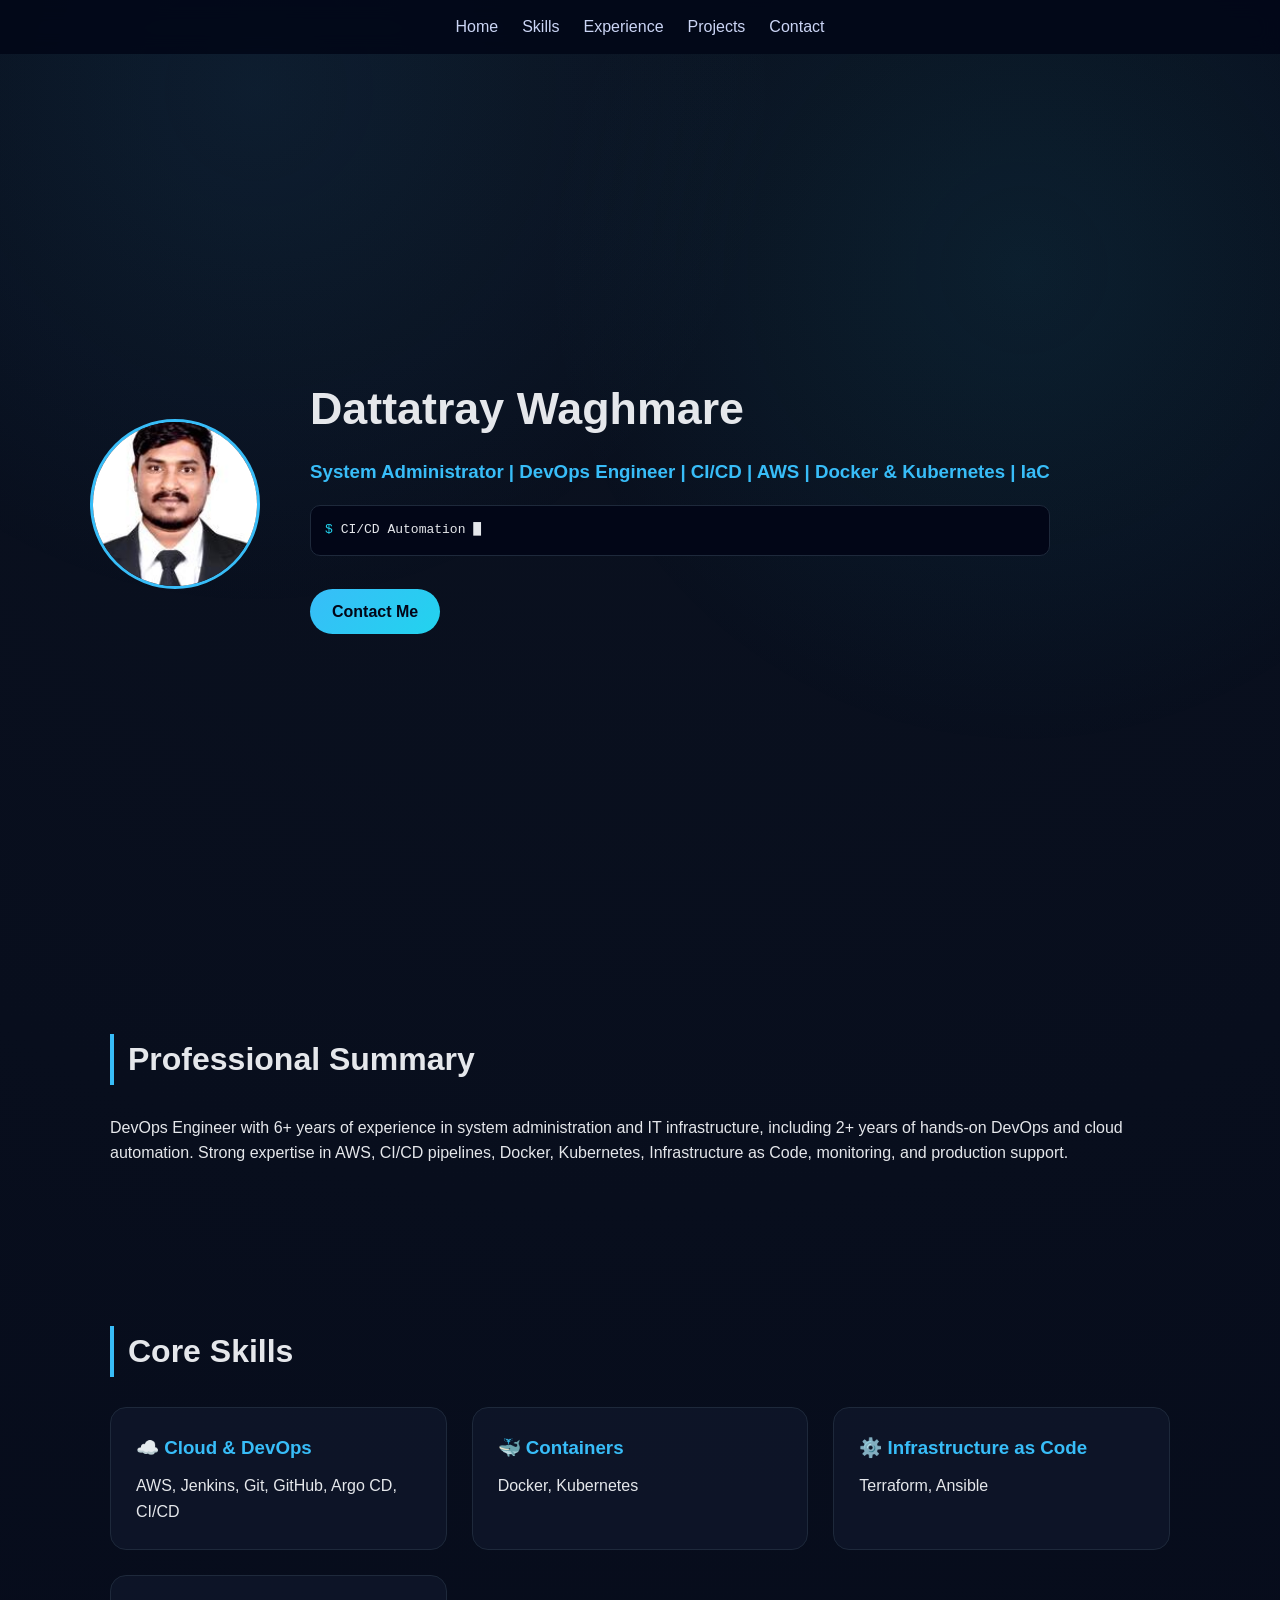
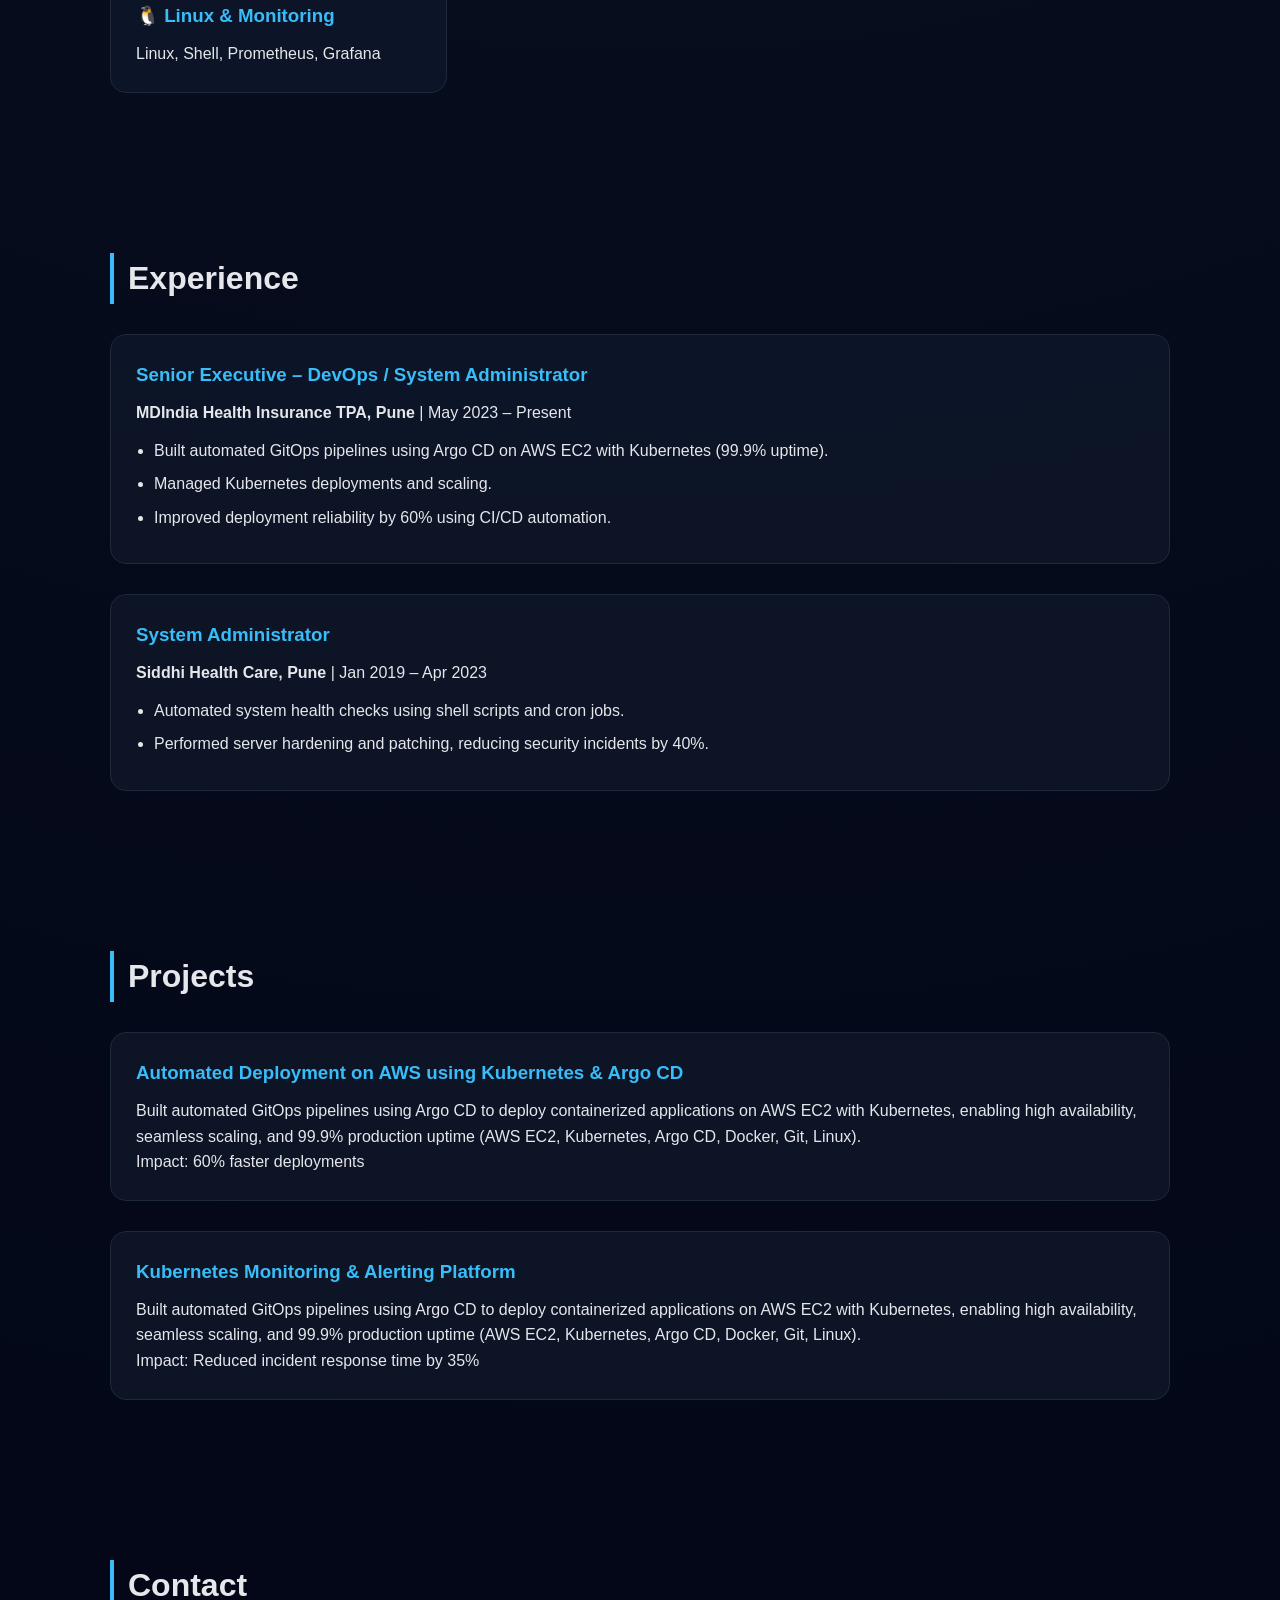
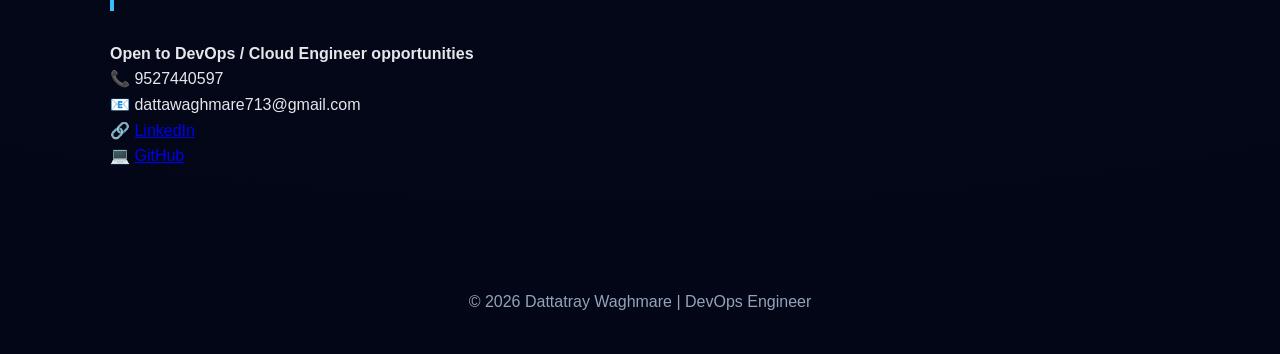
==== index.html @ 33315e53 "Update index.html" ====
<!DOCTYPE html>
<html lang="en">
<head>
  <meta charset="UTF-8">

  <!-- SEO -->
  <title>Dattatray Waghmare | DevOps Engineer | AWS | CI/CD</title>
  <meta name="description" content="DevOps Engineer with 6+ years experience in AWS, CI/CD, Docker, Kubernetes, Terraform, Ansible and Linux.">
  <meta name="keywords" content="DevOps Engineer, AWS, CI/CD, Docker, Kubernetes, Terraform, Linux">
  <meta name="author" content="Dattatray Waghmare">
  <meta name="robots" content="index, follow">

  <meta name="viewport" content="width=device-width, initial-scale=1.0">

  <!-- CSS -->
  <link rel="stylesheet" href="style.css">
</head>

<body class="dark">

<div id="scroll-progress"></div>
<div class="devops-bg"></div>

<!-- NAVBAR -->
<nav>
  <ul>
    <li><a href="#home">Home</a></li>
    <li><a href="#skills">Skills</a></li>
    <li><a href="#experience">Experience</a></li>
    <li><a href="#projects">Projects</a></li>
    <li><a href="#contact">Contact</a></li>
  </ul>
</nav>

<!-- HERO -->
<header id="home" class="hero reveal">
  <div class="hero-inner">

    <img src="pro_Image.jpeg" alt="Dattatray Waghmare" class="profile-pic">

    <div class="hero-text">
      <h1>Dattatray Waghmare</h1>

      <h3 class="headline-highlight">
        System Administrator | DevOps Engineer | CI/CD | AWS | Docker & Kubernetes | IaC
      </h3>

      <div class="terminal">
        <span class="prompt">$</span>
        <span id="terminal-text"></span>
        <span class="cursor">█</span>
      </div>

      <a class="btn" href="#contact">Contact Me</a>
    </div>

  </div>
</header>

<!-- SUMMARY -->
<section class="reveal">
  <h2>Professional Summary</h2>
  <p>
    DevOps Engineer with 6+ years of experience in system administration and IT infrastructure,
    including 2+ years of hands-on DevOps and cloud automation. Strong expertise in AWS,
    CI/CD pipelines, Docker, Kubernetes, Infrastructure as Code, monitoring, and production support.
  </p>
</section>

<!-- SKILLS -->
<section id="skills" class="reveal">
  <h2>Core Skills</h2>
  <div class="cards">
    <div class="card"><h3>☁️ Cloud & DevOps</h3><p>AWS, Jenkins, Git, GitHub, Argo CD, CI/CD</p></div>
    <div class="card"><h3>🐳 Containers</h3><p>Docker, Kubernetes</p></div>
    <div class="card"><h3>⚙️ Infrastructure as Code</h3><p>Terraform, Ansible</p></div>
    <div class="card"><h3>🐧 Linux & Monitoring</h3><p>Linux, Shell, Prometheus, Grafana</p></div>
  </div>
</section>

<!-- EXPERIENCE -->
<section id="experience" class="reveal">
  <h2>Experience</h2>
  <div class="cards">

    <div class="card">
      <h3>Senior Executive – DevOps / System Administrator</h3>
      <p><b>MDIndia Health Insurance TPA, Pune</b> | May 2023 – Present</p>
      <ul>
        <li>Built automated GitOps pipelines using Argo CD on AWS EC2 with Kubernetes (99.9% uptime).</li>
        <li>Managed Kubernetes deployments and scaling.</li>
        <li>Improved deployment reliability by 60% using CI/CD automation.</li>
      </ul>
    </div>

    <div class="card">
      <h3>System Administrator</h3>
      <p><b>Siddhi Health Care, Pune</b> | Jan 2019 – Apr 2023</p>
      <ul>
        <li>Automated system health checks using shell scripts and cron jobs.</li>
        <li>Performed server hardening and patching, reducing security incidents by 40%.</li>
      </ul>
    </div>

  </div>
</section>

<!-- PROJECTS -->
<section id="projects" class="reveal">
  <h2>Projects</h2>
  <div class="cards">

    <div class="card">
      <h3>Automated Deployment on AWS using Kubernetes & Argo CD</h3>
      <p>
        Built automated GitOps pipelines using Argo CD to deploy containerized applications on AWS EC2 with Kubernetes, enabling high availability, seamless scaling, and 99.9% production uptime (AWS EC2, Kubernetes, Argo CD, Docker, Git, Linux). 
      </p>
      </p>Impact: 60% faster deployments</p>
    </div>

    <div class="card">
      <h3>Kubernetes Monitoring & Alerting Platform</h3>
      <p>
        Built automated GitOps pipelines using Argo CD to deploy containerized applications on AWS EC2 with Kubernetes, enabling high availability, seamless scaling, and 99.9% production uptime (AWS EC2, Kubernetes, Argo CD, Docker, Git, Linux). 
      </p>
      </p>Impact: Reduced incident response time by 35%</p>
    </div>

  </div>
</section>

<!-- CONTACT -->
<section id="contact" class="reveal">
  <h2>Contact</h2>

  <div class="contact-card">
    <p><b>Open to DevOps / Cloud Engineer opportunities</b></p>
    <p>📞 9527440597</p>
    <p>📧 dattawaghmare713@gmail.com</p>
    <p>🔗 <a href="https://www.linkedin.com/in/dattatray-waghmare" target="_blank">LinkedIn</a></p>
    <p>💻 <a href="https://github.com/Waghmaredatta713" target="_blank">GitHub</a></p>
  </div>

</section>

<footer class="reveal">
  <p>© 2026 Dattatray Waghmare | DevOps Engineer</p>
</footer>

<!-- TERMINAL SCRIPT -->
<script>
const commands=[
  "CI/CD Automation",
  "AWS Cloud Infrastructure",
  "Docker & Kubernetes",
  "Infrastructure as Code",
  "Monitoring & Alerting",
  "Git & GitHub"
];
let c=0,i=0,t=document.getElementById("terminal-text");
function run(){
  if(i<commands[c].length){
    t.textContent+=commands[c][i++];
    setTimeout(run,80);
  }else{
    setTimeout(()=>{
      t.textContent="";
      i=0;
      c=(c+1)%commands.length;
      run();
    },1200);
  }
}
run();
</script>

<!-- SCROLL PROGRESS -->
<script>
const bar=document.getElementById("scroll-progress");
window.addEventListener("scroll",()=>{
  const d=document.documentElement;
  bar.style.width=(d.scrollTop/(d.scrollHeight-d.clientHeight))*100+"%";
});
</script>

<!-- SCROLL REVEAL -->
<script>
const els=document.querySelectorAll(".reveal,.card");
const obs=new IntersectionObserver(e=>{
  e.forEach(x=>{
    if(x.isIntersecting) x.target.classList.add("active");
  });
},{threshold:0.15});
els.forEach(el=>obs.observe(el));
</script>

</body>
</html>
---- style.css ----
/* =====================
   GLOBAL RESET
===================== */
* {
  margin: 0;
  padding: 0;
  box-sizing: border-box;
}

html {
  scroll-behavior: smooth;
}

body.dark {
  font-family: "Segoe UI", sans-serif;
  background: radial-gradient(circle at top, #0b1220, #020617);
  color: #e5e7eb;
  line-height: 1.6;
}

/* =====================
   SCROLL PROGRESS
===================== */
#scroll-progress {
  position: fixed;
  top: 0;
  left: 0;
  height: 4px;
  width: 0;
  background: linear-gradient(90deg, #38bdf8, #22d3ee);
  z-index: 9999;
}

/* =====================
   BACKGROUND
===================== */
.devops-bg {
  position: fixed;
  inset: 0;
  background: radial-gradient(circle at 20% 10%, rgba(56,189,248,0.08), transparent 40%),
              radial-gradient(circle at 80% 30%, rgba(34,211,238,0.08), transparent 40%);
  pointer-events: none;
  z-index: -1;
}

/* =====================
   NAVBAR
===================== */
nav {
  position: sticky;
  top: 0;
  z-index: 100;
  background: rgba(2,6,23,0.85);
  backdrop-filter: blur(10px);
  padding: 14px 40px;
}

nav ul {
  display: flex;
  gap: 24px;
  list-style: none;
  justify-content: center;
}

nav a {
  color: #cbd5f5;
  text-decoration: none;
  font-weight: 500;
}

nav a:hover {
  color: #38bdf8;
}

/* =====================
   HERO
===================== */
.hero {
  min-height: 100vh;
  display: flex;
  align-items: center;
  justify-content: center;
  padding: 80px 20px;
}

.hero-inner {
  display: flex;
  gap: 50px;
  align-items: center;
  max-width: 1100px;
  width: 100%;
}

.profile-pic {
  width: 170px;
  height: 170px;
  border-radius: 50%;
  border: 3px solid #38bdf8;
  object-fit: cover;
}

.hero-text h1 {
  font-size: 2.8rem;
}

.headline-highlight {
  color: #38bdf8;
  margin: 12px 0;
  font-weight: 600;
}

/* =====================
   TERMINAL
===================== */
.terminal {
  background: #020617;
  border: 1px solid #1e293b;
  padding: 14px;
  margin: 18px 0;
  border-radius: 10px;
  font-family: monospace;
}

.prompt {
  color: #22d3ee;
}

.cursor {
  animation: blink 1s infinite;
}

@keyframes blink {
  50% { opacity: 0; }
}

/* =====================
   BUTTON
===================== */
.btn {
  display: inline-block;
  margin-top: 15px;
  padding: 10px 22px;
  background: linear-gradient(135deg, #38bdf8, #22d3ee);
  color: #020617;
  border-radius: 25px;
  text-decoration: none;
  font-weight: 600;
}

/* =====================
   SECTIONS
===================== */
section {
  padding: 80px 20px;
  max-width: 1100px;
  margin: auto;
}

section h2 {
  font-size: 2rem;
  margin-bottom: 30px;
  border-left: 4px solid #38bdf8;
  padding-left: 14px;
}

/* =====================
   CARDS (BASE)
===================== */
.cards {
  display: grid;
  grid-template-columns: repeat(auto-fit, minmax(260px, 1fr));
  gap: 25px;
}

.card {
  background: rgba(15,23,42,0.85);
  border: 1px solid #1e293b;
  padding: 25px;
  border-radius: 16px;
  transition: transform 0.3s, box-shadow 0.3s;
}

.card:hover {
  transform: translateY(-6px);
  box-shadow: 0 15px 30px rgba(56,189,248,0.15);
}

.card h3 {
  color: #38bdf8;
  margin-bottom: 10px;
}

.card ul {
  margin-top: 12px;
  padding-left: 18px;
}

.card li {
  margin-bottom: 8px;
}

/* =====================
   EXPERIENCE & PROJECTS
   (VERTICAL STACK)
===================== */
#experience .cards,
#projects .cards {
  display: flex;
  flex-direction: column;
  gap: 30px;
}

#experience .card,
#projects .card {
  width: 100%;
}

/* =====================
   FOOTER
===================== */
footer {
  text-align: center;
  padding: 40px 20px;
  color: #94a3b8;
}

/* =====================
   REVEAL ANIMATION
===================== */
.reveal {
  opacity: 0;
  transform: translateY(30px);
  transition: all 0.7s ease;
}

.reveal.active {
  opacity: 1;
  transform: translateY(0);
}

/* =====================
   RESPONSIVE
===================== */
@media (max-width: 768px) {
  .hero-inner {
    flex-direction: column;
    text-align: center;
  }

  nav ul {
    flex-wrap: wrap;
  }
}
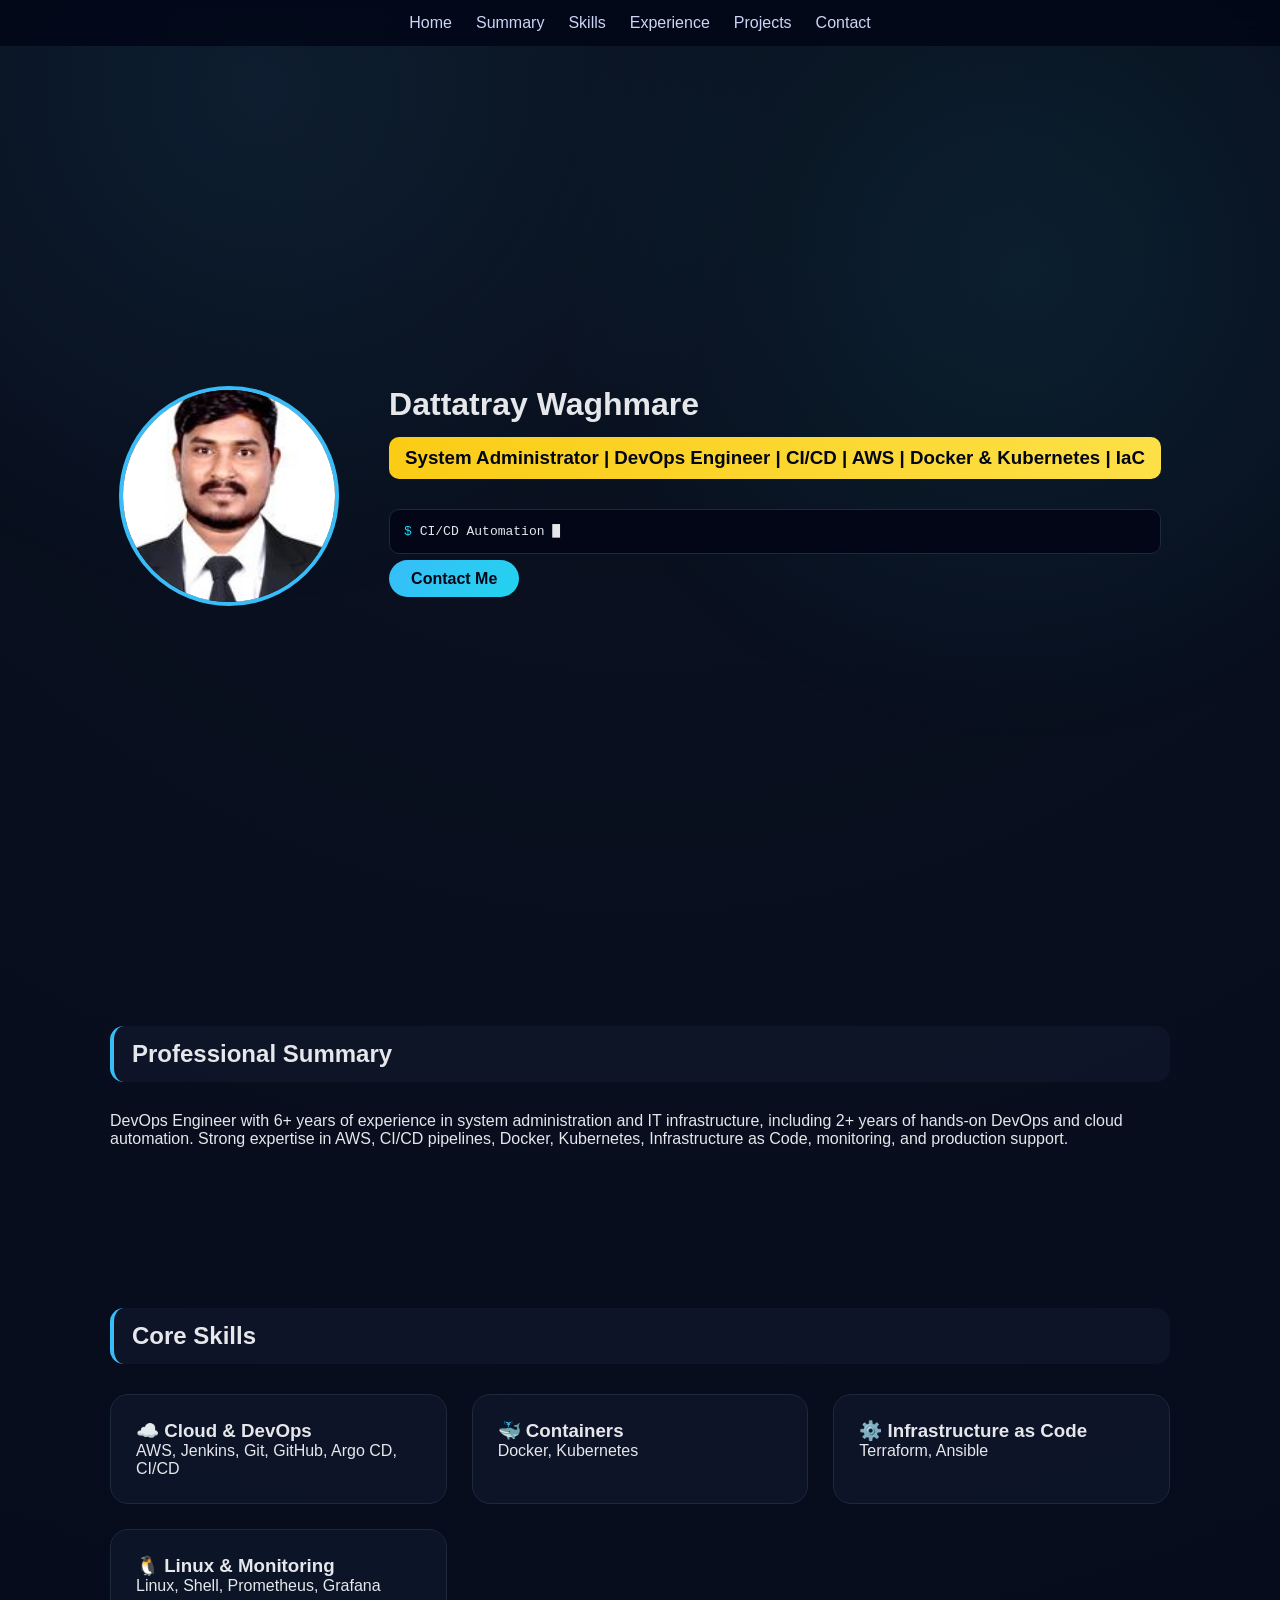
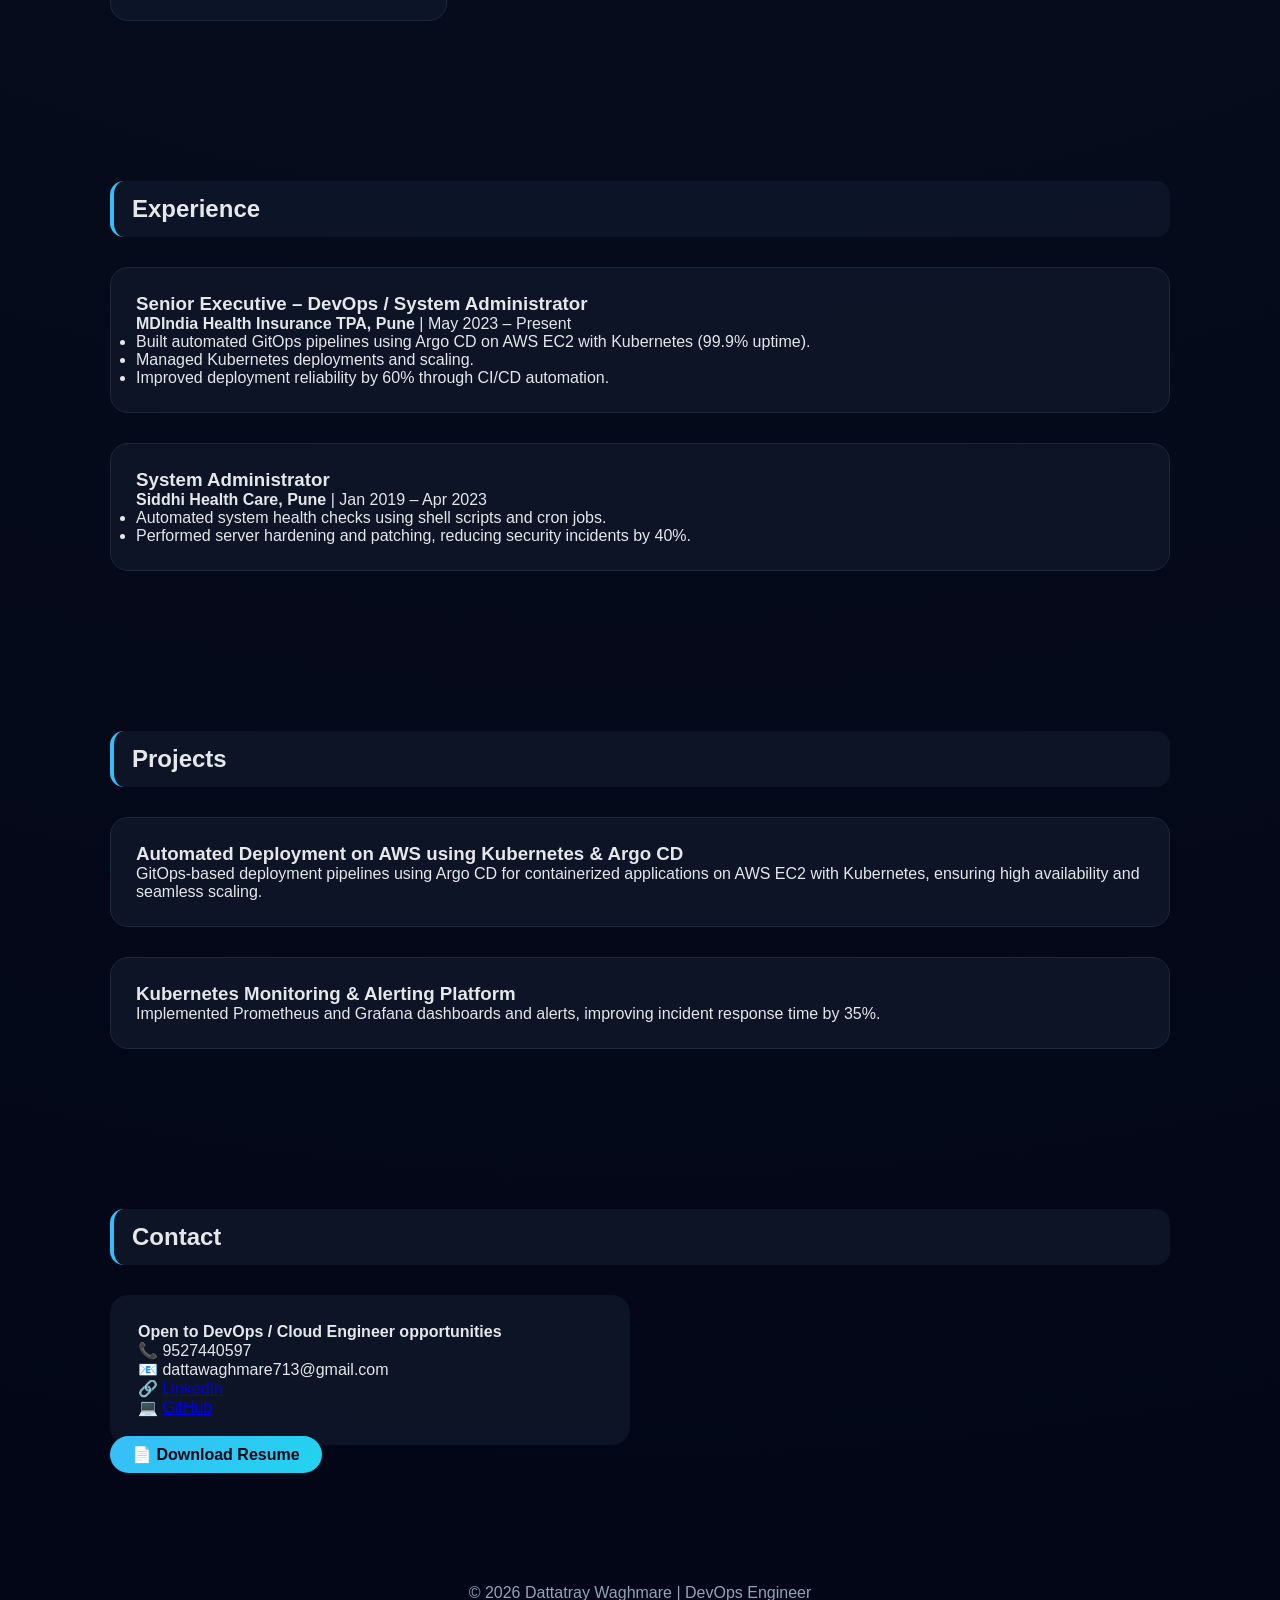
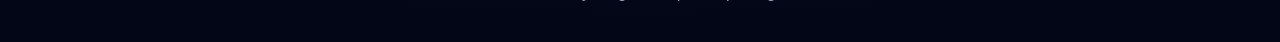
==== commit be5fc03c: "Update index.html" ====
--- a/index.html
+++ b/index.html
@@ -12,7 +12,6 @@
 
   <meta name="viewport" content="width=device-width, initial-scale=1.0">
 
-  <!-- CSS -->
   <link rel="stylesheet" href="style.css">
 </head>
 
@@ -25,6 +24,7 @@
 <nav>
   <ul>
     <li><a href="#home">Home</a></li>
+    <li><a href="#summary">Summary</a></li>
     <li><a href="#skills">Skills</a></li>
     <li><a href="#experience">Experience</a></li>
     <li><a href="#projects">Projects</a></li>
@@ -41,6 +41,7 @@
     <div class="hero-text">
       <h1>Dattatray Waghmare</h1>
 
+      <!-- YELLOW BACKGROUND LINE -->
       <h3 class="headline-highlight">
         System Administrator | DevOps Engineer | CI/CD | AWS | Docker & Kubernetes | IaC
       </h3>
@@ -51,14 +52,15 @@
         <span class="cursor">█</span>
       </div>
 
+      <!-- SPACE FIXED -->
       <a class="btn" href="#contact">Contact Me</a>
     </div>
 
   </div>
 </header>
 
-<!-- SUMMARY -->
-<section class="reveal">
+<!-- PROFESSIONAL SUMMARY -->
+<section id="summary" class="reveal section-card">
   <h2>Professional Summary</h2>
   <p>
     DevOps Engineer with 6+ years of experience in system administration and IT infrastructure,
@@ -68,7 +70,7 @@
 </section>
 
 <!-- SKILLS -->
-<section id="skills" class="reveal">
+<section id="skills" class="reveal section-card">
   <h2>Core Skills</h2>
   <div class="cards">
     <div class="card"><h3>☁️ Cloud & DevOps</h3><p>AWS, Jenkins, Git, GitHub, Argo CD, CI/CD</p></div>
@@ -79,9 +81,9 @@
 </section>
 
 <!-- EXPERIENCE -->
-<section id="experience" class="reveal">
+<section id="experience" class="reveal section-card">
   <h2>Experience</h2>
-  <div class="cards">
+  <div class="cards vertical">
 
     <div class="card">
       <h3>Senior Executive – DevOps / System Administrator</h3>
@@ -89,7 +91,7 @@
       <ul>
         <li>Built automated GitOps pipelines using Argo CD on AWS EC2 with Kubernetes (99.9% uptime).</li>
         <li>Managed Kubernetes deployments and scaling.</li>
-        <li>Improved deployment reliability by 60% using CI/CD automation.</li>
+        <li>Improved deployment reliability by 60% through CI/CD automation.</li>
       </ul>
     </div>
 
@@ -106,33 +108,34 @@
 </section>
 
 <!-- PROJECTS -->
-<section id="projects" class="reveal">
+<section id="projects" class="reveal section-card">
   <h2>Projects</h2>
-  <div class="cards">
+  <div class="cards vertical">
 
     <div class="card">
       <h3>Automated Deployment on AWS using Kubernetes & Argo CD</h3>
       <p>
-        Built automated GitOps pipelines using Argo CD to deploy containerized applications on AWS EC2 with Kubernetes, enabling high availability, seamless scaling, and 99.9% production uptime (AWS EC2, Kubernetes, Argo CD, Docker, Git, Linux). 
+        GitOps-based deployment pipelines using Argo CD for containerized applications on AWS EC2
+        with Kubernetes, ensuring high availability and seamless scaling.
       </p>
-      </p>Impact: 60% faster deployments</p>
     </div>
 
     <div class="card">
       <h3>Kubernetes Monitoring & Alerting Platform</h3>
       <p>
-        Built automated GitOps pipelines using Argo CD to deploy containerized applications on AWS EC2 with Kubernetes, enabling high availability, seamless scaling, and 99.9% production uptime (AWS EC2, Kubernetes, Argo CD, Docker, Git, Linux). 
+        Implemented Prometheus and Grafana dashboards and alerts,
+        improving incident response time by 35%.
       </p>
-      </p>Impact: Reduced incident response time by 35%</p>
     </div>
 
   </div>
 </section>
 
 <!-- CONTACT -->
-<section id="contact" class="reveal">
+<section id="contact" class="reveal section-card">
   <h2>Contact</h2>
 
+  <!-- SAME BACKGROUND AS CONTACT -->
   <div class="contact-card">
     <p><b>Open to DevOps / Cloud Engineer opportunities</b></p>
     <p>📞 9527440597</p>
@@ -141,6 +144,7 @@
     <p>💻 <a href="https://github.com/Waghmaredatta713" target="_blank">GitHub</a></p>
   </div>
 
+  <a class="btn resume-btn" href="resume.pdf" target="_blank">📄 Download Resume</a>
 </section>
 
 <footer class="reveal">
@@ -185,10 +189,10 @@
 
 <!-- SCROLL REVEAL -->
 <script>
-const els=document.querySelectorAll(".reveal,.card");
-const obs=new IntersectionObserver(e=>{
-  e.forEach(x=>{
-    if(x.isIntersecting) x.target.classList.add("active");
+const els=document.querySelectorAll(".reveal");
+const obs=new IntersectionObserver(entries=>{
+  entries.forEach(e=>{
+    if(e.isIntersecting) e.target.classList.add("active");
   });
 },{threshold:0.15});
 els.forEach(el=>obs.observe(el));
--- a/style.css
+++ b/style.css
@@ -1,55 +1,40 @@
-/* =====================
-   GLOBAL RESET
-===================== */
 * {
   margin: 0;
   padding: 0;
   box-sizing: border-box;
 }
 
-html {
-  scroll-behavior: smooth;
-}
+html { scroll-behavior: smooth; }
 
 body.dark {
   font-family: "Segoe UI", sans-serif;
   background: radial-gradient(circle at top, #0b1220, #020617);
   color: #e5e7eb;
-  line-height: 1.6;
 }
 
-/* =====================
-   SCROLL PROGRESS
-===================== */
+/* Scroll bar */
 #scroll-progress {
   position: fixed;
-  top: 0;
-  left: 0;
-  height: 4px;
-  width: 0;
-  background: linear-gradient(90deg, #38bdf8, #22d3ee);
+  top: 0; left: 0;
+  height: 4px; width: 0;
+  background: linear-gradient(90deg,#38bdf8,#22d3ee);
   z-index: 9999;
 }
 
-/* =====================
-   BACKGROUND
-===================== */
+/* Background */
 .devops-bg {
   position: fixed;
   inset: 0;
-  background: radial-gradient(circle at 20% 10%, rgba(56,189,248,0.08), transparent 40%),
-              radial-gradient(circle at 80% 30%, rgba(34,211,238,0.08), transparent 40%);
-  pointer-events: none;
+  background:
+    radial-gradient(circle at 20% 10%, rgba(56,189,248,0.08), transparent 40%),
+    radial-gradient(circle at 80% 30%, rgba(34,211,238,0.08), transparent 40%);
   z-index: -1;
 }
 
-/* =====================
-   NAVBAR
-===================== */
+/* Navbar */
 nav {
   position: sticky;
   top: 0;
-  z-index: 100;
   background: rgba(2,6,23,0.85);
   backdrop-filter: blur(10px);
   padding: 14px 40px;
@@ -57,152 +42,103 @@
 
 nav ul {
   display: flex;
+  justify-content: center;
   gap: 24px;
   list-style: none;
-  justify-content: center;
 }
 
 nav a {
   color: #cbd5f5;
   text-decoration: none;
-  font-weight: 500;
 }
+nav a:hover { color:#38bdf8; }
 
-nav a:hover {
-  color: #38bdf8;
-}
-
-/* =====================
-   HERO
-===================== */
+/* Hero */
 .hero {
   min-height: 100vh;
   display: flex;
+  justify-content: center;
   align-items: center;
-  justify-content: center;
-  padding: 80px 20px;
 }
 
 .hero-inner {
   display: flex;
   gap: 50px;
-  align-items: center;
   max-width: 1100px;
-  width: 100%;
 }
 
 .profile-pic {
-  width: 170px;
-  height: 170px;
+  width: 220px;
+  height: 220px;
   border-radius: 50%;
-  border: 3px solid #38bdf8;
+  border: 4px solid #38bdf8;
   object-fit: cover;
 }
 
-.hero-text h1 {
-  font-size: 2.8rem;
+.headline-highlight {
+  background: linear-gradient(90deg,#facc15,#fde047);
+  color: #020617;
+  padding: 10px 16px;
+  border-radius: 10px;
+  display: inline-block;
+  margin: 14px 0;
+  font-weight: 700;
 }
 
-.headline-highlight {
-  color: #38bdf8;
-  margin: 12px 0;
-  font-weight: 600;
-}
-
-/* =====================
-   TERMINAL
-===================== */
+/* Terminal */
 .terminal {
-  background: #020617;
-  border: 1px solid #1e293b;
-  padding: 14px;
-  margin: 18px 0;
-  border-radius: 10px;
+  background:#020617;
+  border:1px solid #1e293b;
+  padding:14px;
+  margin:16px 0;
+  border-radius:10px;
   font-family: monospace;
 }
 
-.prompt {
-  color: #22d3ee;
+.prompt { color:#22d3ee; }
+.cursor { animation: blink 1s infinite; }
+@keyframes blink { 50%{opacity:0;} }
+
+/* Button */
+.btn {
+  margin-top: 6px;
+  padding: 10px 22px;
+  background: linear-gradient(135deg,#38bdf8,#22d3ee);
+  border-radius: 25px;
+  color:#020617;
+  text-decoration:none;
+  font-weight:600;
 }
 
-.cursor {
-  animation: blink 1s infinite;
-}
-
-@keyframes blink {
-  50% { opacity: 0; }
-}
-
-/* =====================
-   BUTTON
-===================== */
-.btn {
-  display: inline-block;
-  margin-top: 15px;
-  padding: 10px 22px;
-  background: linear-gradient(135deg, #38bdf8, #22d3ee);
-  color: #020617;
-  border-radius: 25px;
-  text-decoration: none;
-  font-weight: 600;
-}
-
-/* =====================
-   SECTIONS
-===================== */
+/* Sections */
 section {
   padding: 80px 20px;
   max-width: 1100px;
-  margin: auto;
+  margin:auto;
 }
 
 section h2 {
-  font-size: 2rem;
+  background: rgba(15,23,42,0.85);
+  padding: 14px 18px;
+  border-left: 4px solid #38bdf8;
+  border-radius: 14px;
   margin-bottom: 30px;
-  border-left: 4px solid #38bdf8;
-  padding-left: 14px;
 }
 
-/* =====================
-   CARDS (BASE)
-===================== */
+/* Cards */
 .cards {
   display: grid;
-  grid-template-columns: repeat(auto-fit, minmax(260px, 1fr));
+  grid-template-columns: repeat(auto-fit,minmax(260px,1fr));
   gap: 25px;
 }
 
 .card {
   background: rgba(15,23,42,0.85);
-  border: 1px solid #1e293b;
-  padding: 25px;
-  border-radius: 16px;
-  transition: transform 0.3s, box-shadow 0.3s;
+  border:1px solid #1e293b;
+  padding:25px;
+  border-radius:18px;
 }
 
-.card:hover {
-  transform: translateY(-6px);
-  box-shadow: 0 15px 30px rgba(56,189,248,0.15);
-}
-
-.card h3 {
-  color: #38bdf8;
-  margin-bottom: 10px;
-}
-
-.card ul {
-  margin-top: 12px;
-  padding-left: 18px;
-}
-
-.card li {
-  margin-bottom: 8px;
-}
-
-/* =====================
-   EXPERIENCE & PROJECTS
-   (VERTICAL STACK)
-===================== */
 #experience .cards,
 #projects .cards {
   display: flex;
@@ -210,44 +146,34 @@
   gap: 30px;
 }
 
-#experience .card,
-#projects .card {
-  width: 100%;
+/* Contact */
+.contact-card {
+  background: rgba(15,23,42,0.85);
+  padding: 28px;
+  border-radius: 18px;
+  max-width: 520px;
 }
 
-/* =====================
-   FOOTER
-===================== */
+/* Footer */
 footer {
-  text-align: center;
-  padding: 40px 20px;
-  color: #94a3b8;
+  text-align:center;
+  padding:40px;
+  color:#94a3b8;
 }
 
-/* =====================
-   REVEAL ANIMATION
-===================== */
+/* Reveal */
 .reveal {
-  opacity: 0;
+  opacity:0;
   transform: translateY(30px);
-  transition: all 0.7s ease;
+  transition: 0.7s;
 }
-
 .reveal.active {
-  opacity: 1;
+  opacity:1;
   transform: translateY(0);
 }
 
-/* =====================
-   RESPONSIVE
-===================== */
-@media (max-width: 768px) {
-  .hero-inner {
-    flex-direction: column;
-    text-align: center;
-  }
-
-  nav ul {
-    flex-wrap: wrap;
-  }
+/* Mobile */
+@media(max-width:768px){
+  .hero-inner { flex-direction:column; text-align:center; }
+  .profile-pic { width:180px; height:180px; }
 }
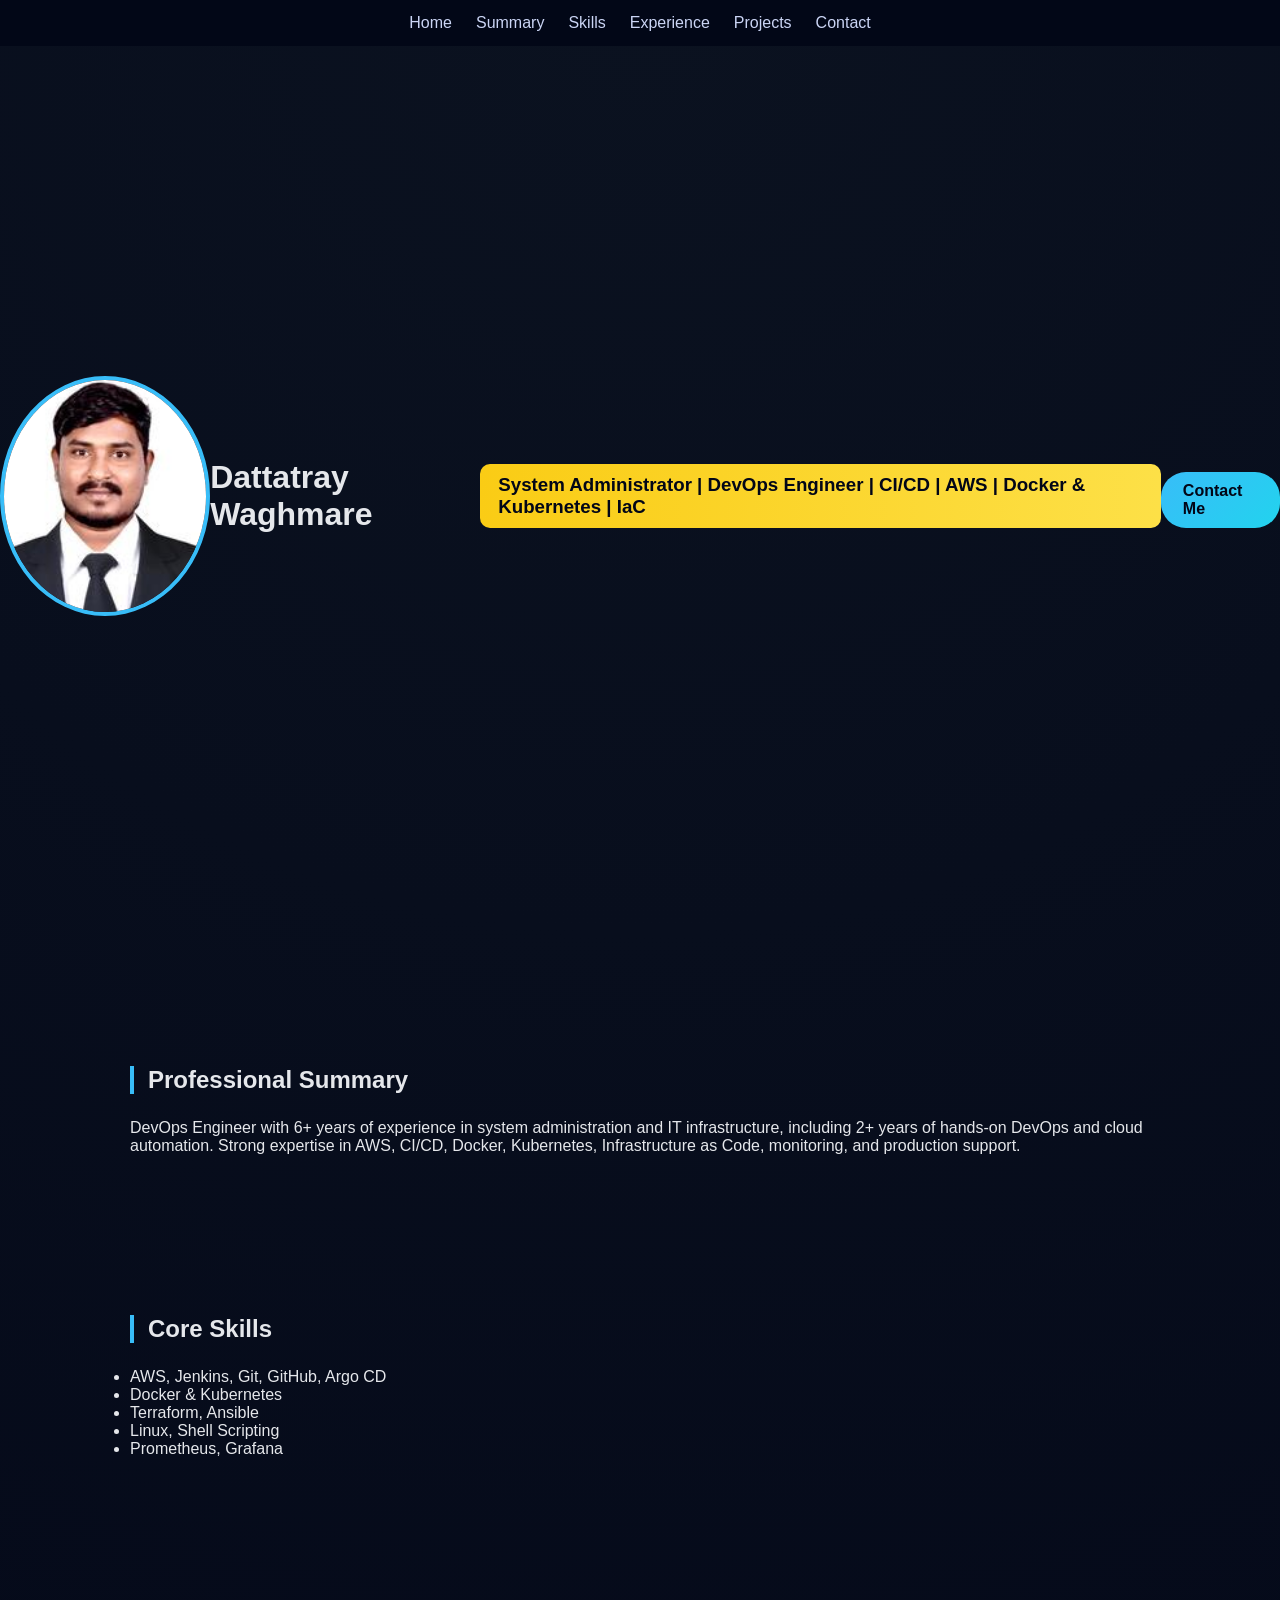
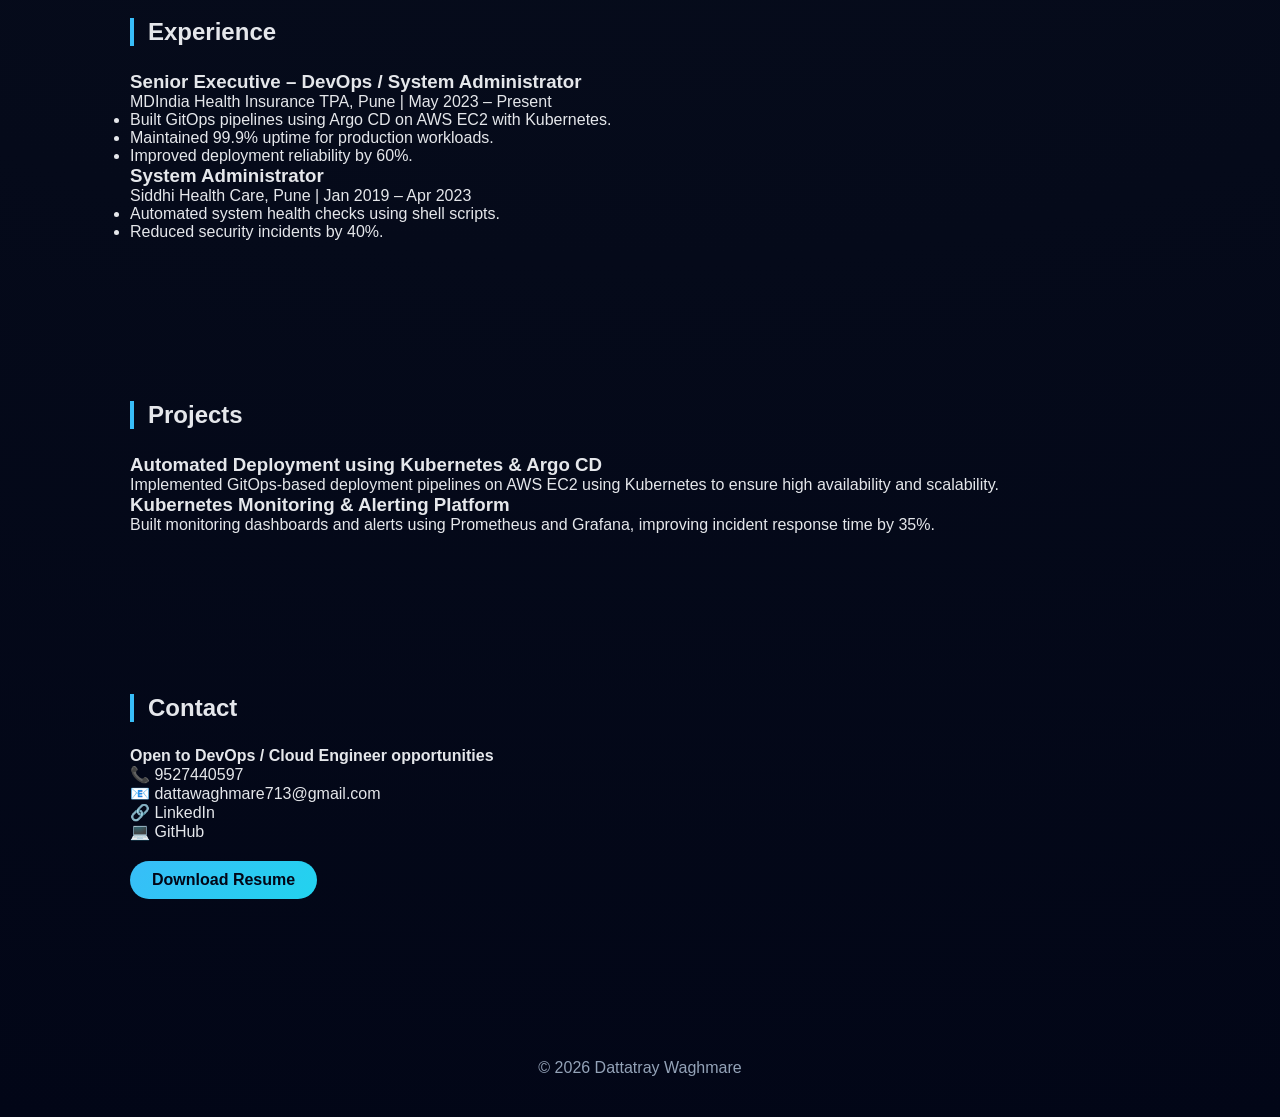
==== commit a556e82e: "Update index.html" ====
--- a/index.html
+++ b/index.html
@@ -2,23 +2,12 @@
 <html lang="en">
 <head>
   <meta charset="UTF-8">
-
-  <!-- SEO -->
-  <title>Dattatray Waghmare | DevOps Engineer | AWS | CI/CD</title>
-  <meta name="description" content="DevOps Engineer with 6+ years experience in AWS, CI/CD, Docker, Kubernetes, Terraform, Ansible and Linux.">
-  <meta name="keywords" content="DevOps Engineer, AWS, CI/CD, Docker, Kubernetes, Terraform, Linux">
-  <meta name="author" content="Dattatray Waghmare">
-  <meta name="robots" content="index, follow">
-
+  <title>Dattatray Waghmare | DevOps Engineer</title>
   <meta name="viewport" content="width=device-width, initial-scale=1.0">
-
   <link rel="stylesheet" href="style.css">
 </head>
 
 <body class="dark">
-
-<div id="scroll-progress"></div>
-<div class="devops-bg"></div>
 
 <!-- NAVBAR -->
 <nav>
@@ -33,170 +22,105 @@
 </nav>
 
 <!-- HERO -->
-<header id="home" class="hero reveal">
-  <div class="hero-inner">
+<header id="home" class="hero">
+  <img src="pro_Image.jpeg" class="profile-pic" alt="Dattatray Waghmare">
 
-    <img src="pro_Image.jpeg" alt="Dattatray Waghmare" class="profile-pic">
+  <h1>Dattatray Waghmare</h1>
 
-    <div class="hero-text">
-      <h1>Dattatray Waghmare</h1>
+  <h3 class="headline-highlight">
+    System Administrator | DevOps Engineer | CI/CD | AWS | Docker & Kubernetes | IaC
+  </h3>
 
-      <!-- YELLOW BACKGROUND LINE -->
-      <h3 class="headline-highlight">
-        System Administrator | DevOps Engineer | CI/CD | AWS | Docker & Kubernetes | IaC
-      </h3>
-
-      <div class="terminal">
-        <span class="prompt">$</span>
-        <span id="terminal-text"></span>
-        <span class="cursor">█</span>
-      </div>
-
-      <!-- SPACE FIXED -->
-      <a class="btn" href="#contact">Contact Me</a>
-    </div>
-
-  </div>
+  <a class="btn" href="#contact">Contact Me</a>
 </header>
 
-<!-- PROFESSIONAL SUMMARY -->
-<section id="summary" class="reveal section-card">
+<!-- SUMMARY -->
+<section id="summary">
   <h2>Professional Summary</h2>
   <p>
     DevOps Engineer with 6+ years of experience in system administration and IT infrastructure,
-    including 2+ years of hands-on DevOps and cloud automation. Strong expertise in AWS,
-    CI/CD pipelines, Docker, Kubernetes, Infrastructure as Code, monitoring, and production support.
+    including 2+ years of hands-on DevOps and cloud automation. Strong expertise in AWS, CI/CD,
+    Docker, Kubernetes, Infrastructure as Code, monitoring, and production support.
   </p>
 </section>
 
 <!-- SKILLS -->
-<section id="skills" class="reveal section-card">
+<section id="skills">
   <h2>Core Skills</h2>
-  <div class="cards">
-    <div class="card"><h3>☁️ Cloud & DevOps</h3><p>AWS, Jenkins, Git, GitHub, Argo CD, CI/CD</p></div>
-    <div class="card"><h3>🐳 Containers</h3><p>Docker, Kubernetes</p></div>
-    <div class="card"><h3>⚙️ Infrastructure as Code</h3><p>Terraform, Ansible</p></div>
-    <div class="card"><h3>🐧 Linux & Monitoring</h3><p>Linux, Shell, Prometheus, Grafana</p></div>
-  </div>
+  <ul class="simple-list">
+    <li>AWS, Jenkins, Git, GitHub, Argo CD</li>
+    <li>Docker & Kubernetes</li>
+    <li>Terraform, Ansible</li>
+    <li>Linux, Shell Scripting</li>
+    <li>Prometheus, Grafana</li>
+  </ul>
 </section>
 
 <!-- EXPERIENCE -->
-<section id="experience" class="reveal section-card">
+<section id="experience">
   <h2>Experience</h2>
-  <div class="cards vertical">
 
-    <div class="card">
-      <h3>Senior Executive – DevOps / System Administrator</h3>
-      <p><b>MDIndia Health Insurance TPA, Pune</b> | May 2023 – Present</p>
-      <ul>
-        <li>Built automated GitOps pipelines using Argo CD on AWS EC2 with Kubernetes (99.9% uptime).</li>
-        <li>Managed Kubernetes deployments and scaling.</li>
-        <li>Improved deployment reliability by 60% through CI/CD automation.</li>
-      </ul>
-    </div>
+  <div class="block">
+    <h3>Senior Executive – DevOps / System Administrator</h3>
+    <span>MDIndia Health Insurance TPA, Pune | May 2023 – Present</span>
+    <ul>
+      <li>Built GitOps pipelines using Argo CD on AWS EC2 with Kubernetes.</li>
+      <li>Maintained 99.9% uptime for production workloads.</li>
+      <li>Improved deployment reliability by 60%.</li>
+    </ul>
+  </div>
 
-    <div class="card">
-      <h3>System Administrator</h3>
-      <p><b>Siddhi Health Care, Pune</b> | Jan 2019 – Apr 2023</p>
-      <ul>
-        <li>Automated system health checks using shell scripts and cron jobs.</li>
-        <li>Performed server hardening and patching, reducing security incidents by 40%.</li>
-      </ul>
-    </div>
-
+  <div class="block">
+    <h3>System Administrator</h3>
+    <span>Siddhi Health Care, Pune | Jan 2019 – Apr 2023</span>
+    <ul>
+      <li>Automated system health checks using shell scripts.</li>
+      <li>Reduced security incidents by 40%.</li>
+    </ul>
   </div>
 </section>
 
 <!-- PROJECTS -->
-<section id="projects" class="reveal section-card">
+<section id="projects">
   <h2>Projects</h2>
-  <div class="cards vertical">
 
-    <div class="card">
-      <h3>Automated Deployment on AWS using Kubernetes & Argo CD</h3>
-      <p>
-        GitOps-based deployment pipelines using Argo CD for containerized applications on AWS EC2
-        with Kubernetes, ensuring high availability and seamless scaling.
-      </p>
-    </div>
+  <div class="block">
+    <h3>Automated Deployment using Kubernetes & Argo CD</h3>
+    <p>
+      Implemented GitOps-based deployment pipelines on AWS EC2 using Kubernetes
+      to ensure high availability and scalability.
+    </p>
+  </div>
 
-    <div class="card">
-      <h3>Kubernetes Monitoring & Alerting Platform</h3>
-      <p>
-        Implemented Prometheus and Grafana dashboards and alerts,
-        improving incident response time by 35%.
-      </p>
-    </div>
-
+  <div class="block">
+    <h3>Kubernetes Monitoring & Alerting Platform</h3>
+    <p>
+      Built monitoring dashboards and alerts using Prometheus and Grafana,
+      improving incident response time by 35%.
+    </p>
   </div>
 </section>
 
 <!-- CONTACT -->
-<section id="contact" class="reveal section-card">
+<section id="contact">
   <h2>Contact</h2>
 
-  <!-- SAME BACKGROUND AS CONTACT -->
-  <div class="contact-card">
-    <p><b>Open to DevOps / Cloud Engineer opportunities</b></p>
+  <div class="contact-box">
+    <p><strong>Open to DevOps / Cloud Engineer opportunities</strong></p>
     <p>📞 9527440597</p>
     <p>📧 dattawaghmare713@gmail.com</p>
-    <p>🔗 <a href="https://www.linkedin.com/in/dattatray-waghmare" target="_blank">LinkedIn</a></p>
-    <p>💻 <a href="https://github.com/Waghmaredatta713" target="_blank">GitHub</a></p>
+    <p>🔗 LinkedIn</p>
+    <p>💻 GitHub</p>
+
+    <a class="btn resume-btn" href="resume.pdf" target="_blank">
+      Download Resume
+    </a>
   </div>
-
-  <a class="btn resume-btn" href="resume.pdf" target="_blank">📄 Download Resume</a>
 </section>
 
-<footer class="reveal">
-  <p>© 2026 Dattatray Waghmare | DevOps Engineer</p>
+<footer>
+  © 2026 Dattatray Waghmare
 </footer>
-
-<!-- TERMINAL SCRIPT -->
-<script>
-const commands=[
-  "CI/CD Automation",
-  "AWS Cloud Infrastructure",
-  "Docker & Kubernetes",
-  "Infrastructure as Code",
-  "Monitoring & Alerting",
-  "Git & GitHub"
-];
-let c=0,i=0,t=document.getElementById("terminal-text");
-function run(){
-  if(i<commands[c].length){
-    t.textContent+=commands[c][i++];
-    setTimeout(run,80);
-  }else{
-    setTimeout(()=>{
-      t.textContent="";
-      i=0;
-      c=(c+1)%commands.length;
-      run();
-    },1200);
-  }
-}
-run();
-</script>
-
-<!-- SCROLL PROGRESS -->
-<script>
-const bar=document.getElementById("scroll-progress");
-window.addEventListener("scroll",()=>{
-  const d=document.documentElement;
-  bar.style.width=(d.scrollTop/(d.scrollHeight-d.clientHeight))*100+"%";
-});
-</script>
-
-<!-- SCROLL REVEAL -->
-<script>
-const els=document.querySelectorAll(".reveal");
-const obs=new IntersectionObserver(entries=>{
-  entries.forEach(e=>{
-    if(e.isIntersecting) e.target.classList.add("active");
-  });
-},{threshold:0.15});
-els.forEach(el=>obs.observe(el));
-</script>
 
 </body>
 </html>
--- a/style.css
+++ b/style.css
@@ -1,178 +1,169 @@
-* {
-  margin: 0;
-  padding: 0;
-  box-sizing: border-box;
-}
-
-html { scroll-behavior: smooth; }
+/* RESET */
+* { margin:0; padding:0; box-sizing:border-box; }
+html { scroll-behavior:smooth; }
 
 body.dark {
   font-family: "Segoe UI", sans-serif;
-  background: radial-gradient(circle at top, #0b1220, #020617);
-  color: #e5e7eb;
+  background: radial-gradient(circle at top,#0b1220,#020617);
+  color:#e5e7eb;
 }
 
-/* Scroll bar */
+/* SCROLL BAR */
 #scroll-progress {
-  position: fixed;
-  top: 0; left: 0;
-  height: 4px; width: 0;
-  background: linear-gradient(90deg,#38bdf8,#22d3ee);
-  z-index: 9999;
+  position:fixed; top:0; left:0;
+  height:4px; width:0;
+  background:linear-gradient(90deg,#38bdf8,#22d3ee);
+  z-index:9999;
 }
 
-/* Background */
+/* BACKGROUND */
 .devops-bg {
-  position: fixed;
-  inset: 0;
+  position:fixed; inset:0;
   background:
-    radial-gradient(circle at 20% 10%, rgba(56,189,248,0.08), transparent 40%),
-    radial-gradient(circle at 80% 30%, rgba(34,211,238,0.08), transparent 40%);
-  z-index: -1;
+    radial-gradient(circle at 20% 10%, rgba(56,189,248,.08), transparent 40%),
+    radial-gradient(circle at 80% 30%, rgba(34,211,238,.08), transparent 40%);
+  z-index:-1;
 }
 
-/* Navbar */
+/* NAVBAR */
 nav {
-  position: sticky;
-  top: 0;
-  background: rgba(2,6,23,0.85);
-  backdrop-filter: blur(10px);
-  padding: 14px 40px;
+  position:sticky; top:0;
+  background:rgba(2,6,23,.85);
+  backdrop-filter:blur(10px);
+  padding:14px 40px;
+}
+nav ul {
+  display:flex; gap:24px;
+  justify-content:center;
+  list-style:none;
+}
+nav a { color:#cbd5f5; text-decoration:none; }
+nav a:hover { color:#38bdf8; }
+
+/* HERO */
+.hero {
+  min-height:100vh;
+  display:flex;
+  align-items:center;
+  justify-content:center;
+}
+.hero-inner {
+  display:flex;
+  gap:50px;
+  max-width:1100px;
+  padding:40px;
 }
 
-nav ul {
-  display: flex;
-  justify-content: center;
-  gap: 24px;
-  list-style: none;
+/* BIG PROFILE PIC */
+.profile-pic {
+  width:240px;
+  height:240px;
+  border-radius:50%;
+  border:4px solid #38bdf8;
+  object-fit:cover;
 }
 
-nav a {
-  color: #cbd5f5;
-  text-decoration: none;
-}
-nav a:hover { color:#38bdf8; }
-
-/* Hero */
-.hero {
-  min-height: 100vh;
-  display: flex;
-  justify-content: center;
-  align-items: center;
+/* YELLOW LINE */
+.headline-highlight {
+  background:linear-gradient(90deg,#facc15,#fde047);
+  color:#020617;
+  padding:10px 18px;
+  border-radius:10px;
+  font-weight:700;
+  display:inline-block;
+  margin:14px 0;
 }
 
-.hero-inner {
-  display: flex;
-  gap: 50px;
-  max-width: 1100px;
-}
-
-.profile-pic {
-  width: 220px;
-  height: 220px;
-  border-radius: 50%;
-  border: 4px solid #38bdf8;
-  object-fit: cover;
-}
-
-.headline-highlight {
-  background: linear-gradient(90deg,#facc15,#fde047);
-  color: #020617;
-  padding: 10px 16px;
-  border-radius: 10px;
-  display: inline-block;
-  margin: 14px 0;
-  font-weight: 700;
-}
-
-/* Terminal */
+/* TERMINAL */
 .terminal {
   background:#020617;
   border:1px solid #1e293b;
   padding:14px;
   margin:16px 0;
   border-radius:10px;
-  font-family: monospace;
+  font-family:monospace;
 }
-
 .prompt { color:#22d3ee; }
-.cursor { animation: blink 1s infinite; }
+.cursor { animation:blink 1s infinite; }
 @keyframes blink { 50%{opacity:0;} }
 
-/* Button */
+/* BUTTON */
 .btn {
-  margin-top: 6px;
-  padding: 10px 22px;
-  background: linear-gradient(135deg,#38bdf8,#22d3ee);
-  border-radius: 25px;
+  margin-top:8px;
+  padding:10px 22px;
+  background:linear-gradient(135deg,#38bdf8,#22d3ee);
+  border-radius:25px;
   color:#020617;
   text-decoration:none;
   font-weight:600;
+  display:inline-block;
+}
+.resume-btn { margin-top:20px; }
+
+/* SECTIONS */
+section {
+  max-width:1100px;
+  margin:80px auto;
+  padding:40px;
 }
 
-/* Sections */
-section {
-  padding: 80px 20px;
-  max-width: 1100px;
-  margin:auto;
+/* POPUP + SAME BG */
+.section-card {
+  background:rgba(15,23,42,.85);
+  border-radius:20px;
+  animation:popup .6s ease forwards;
+}
+
+@keyframes popup {
+  from { transform:scale(.95); opacity:0; }
+  to { transform:scale(1); opacity:1; }
 }
 
 section h2 {
-  background: rgba(15,23,42,0.85);
-  padding: 14px 18px;
-  border-left: 4px solid #38bdf8;
-  border-radius: 14px;
-  margin-bottom: 30px;
+  border-left:4px solid #38bdf8;
+  padding-left:14px;
+  margin-bottom:25px;
 }
 
-/* Cards */
+/* CARDS */
 .cards {
-  display: grid;
-  grid-template-columns: repeat(auto-fit,minmax(260px,1fr));
-  gap: 25px;
+  display:grid;
+  grid-template-columns:repeat(auto-fit,minmax(260px,1fr));
+  gap:25px;
+}
+.cards.vertical {
+  display:flex;
+  flex-direction:column;
+}
+.card {
+  background:rgba(15,23,42,.85);
+  border:1px solid #1e293b;
+  padding:25px;
+  border-radius:16px;
 }
 
-.card {
-  background: rgba(15,23,42,0.85);
+/* CONTACT SAME BG */
+.contact-card {
+  background:rgba(15,23,42,.85);
   border:1px solid #1e293b;
   padding:25px;
-  border-radius:18px;
+  border-radius:16px;
+  max-width:520px;
 }
+.contact-card p { margin-bottom:8px; }
 
-#experience .cards,
-#projects .cards {
-  display: flex;
-  flex-direction: column;
-  gap: 30px;
-}
-
-/* Contact */
-.contact-card {
-  background: rgba(15,23,42,0.85);
-  padding: 28px;
-  border-radius: 18px;
-  max-width: 520px;
-}
-
-/* Footer */
+/* FOOTER */
 footer {
   text-align:center;
   padding:40px;
   color:#94a3b8;
 }
 
-/* Reveal */
-.reveal {
-  opacity:0;
-  transform: translateY(30px);
-  transition: 0.7s;
-}
-.reveal.active {
-  opacity:1;
-  transform: translateY(0);
-}
+/* REVEAL */
+.reveal { opacity:0; transform:translateY(30px); transition:.7s; }
+.reveal.active { opacity:1; transform:none; }
 
-/* Mobile */
+/* MOBILE */
 @media(max-width:768px){
   .hero-inner { flex-direction:column; text-align:center; }
   .profile-pic { width:180px; height:180px; }
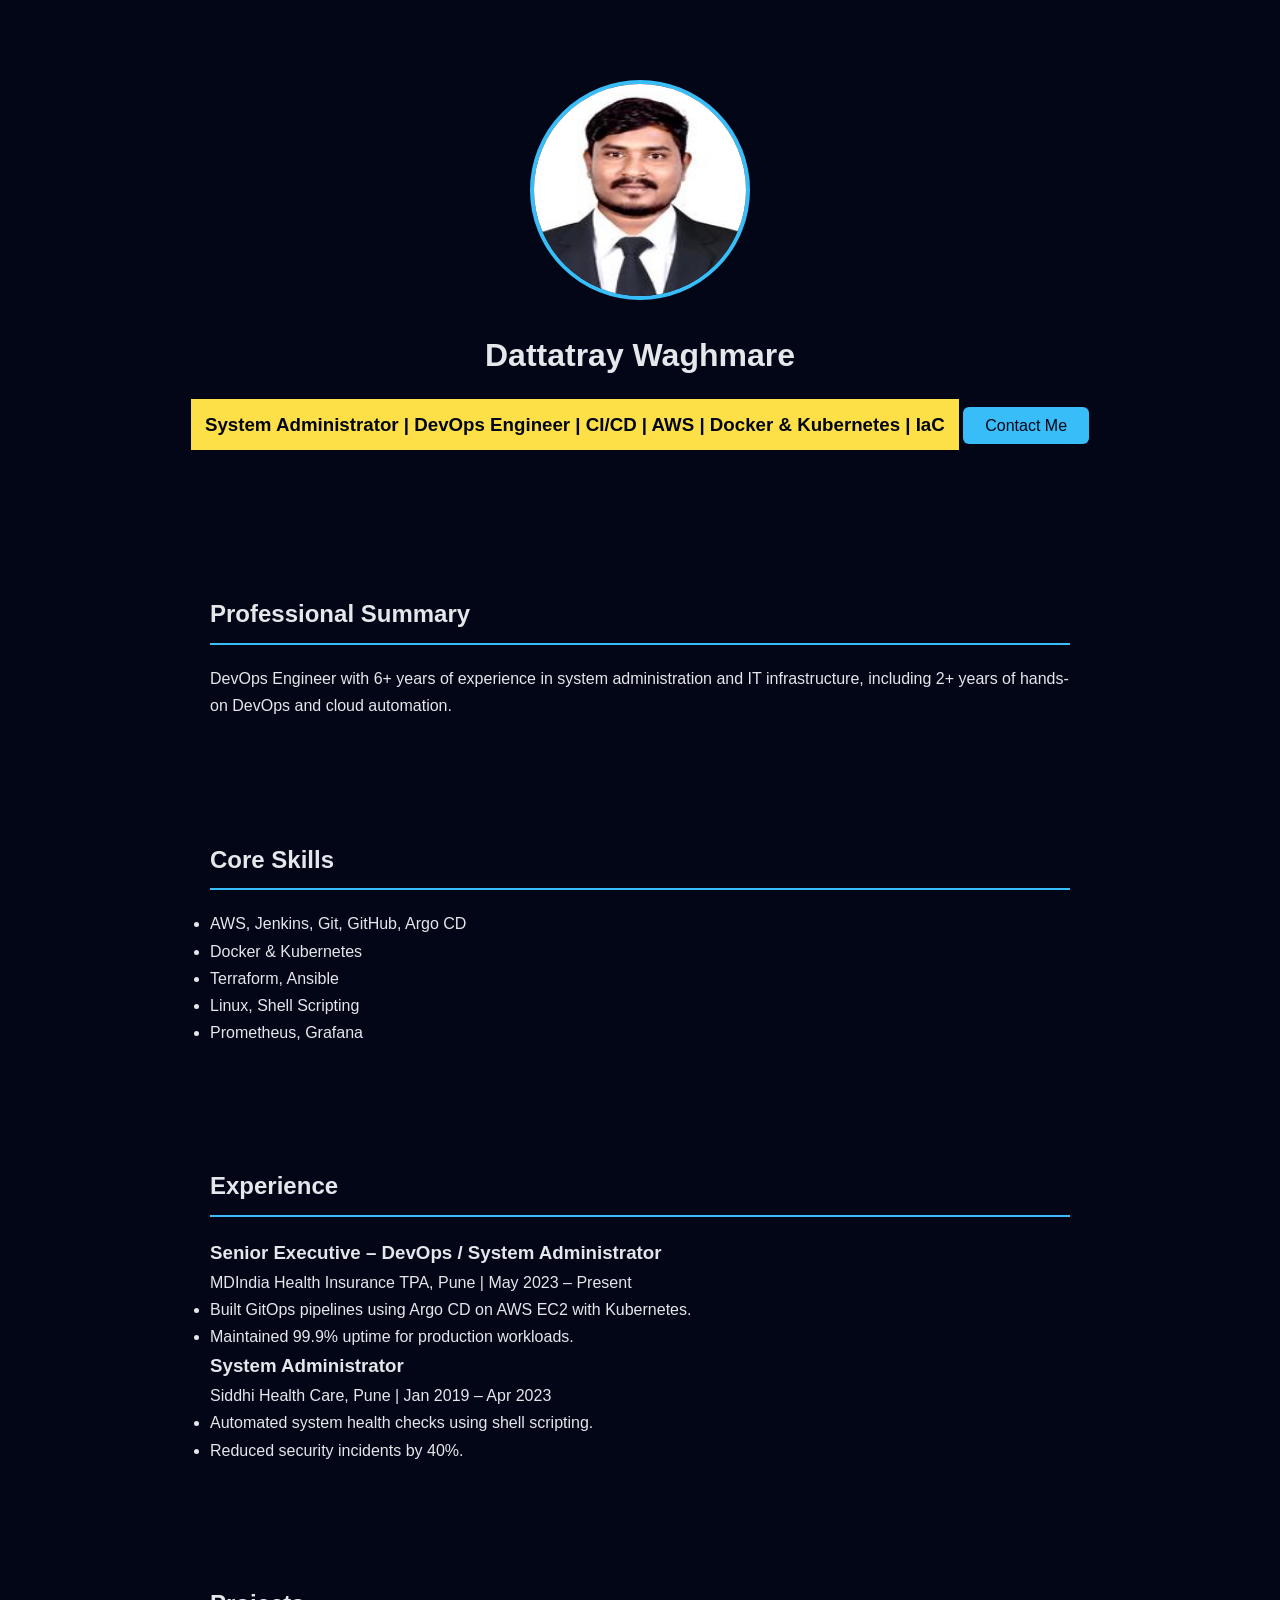
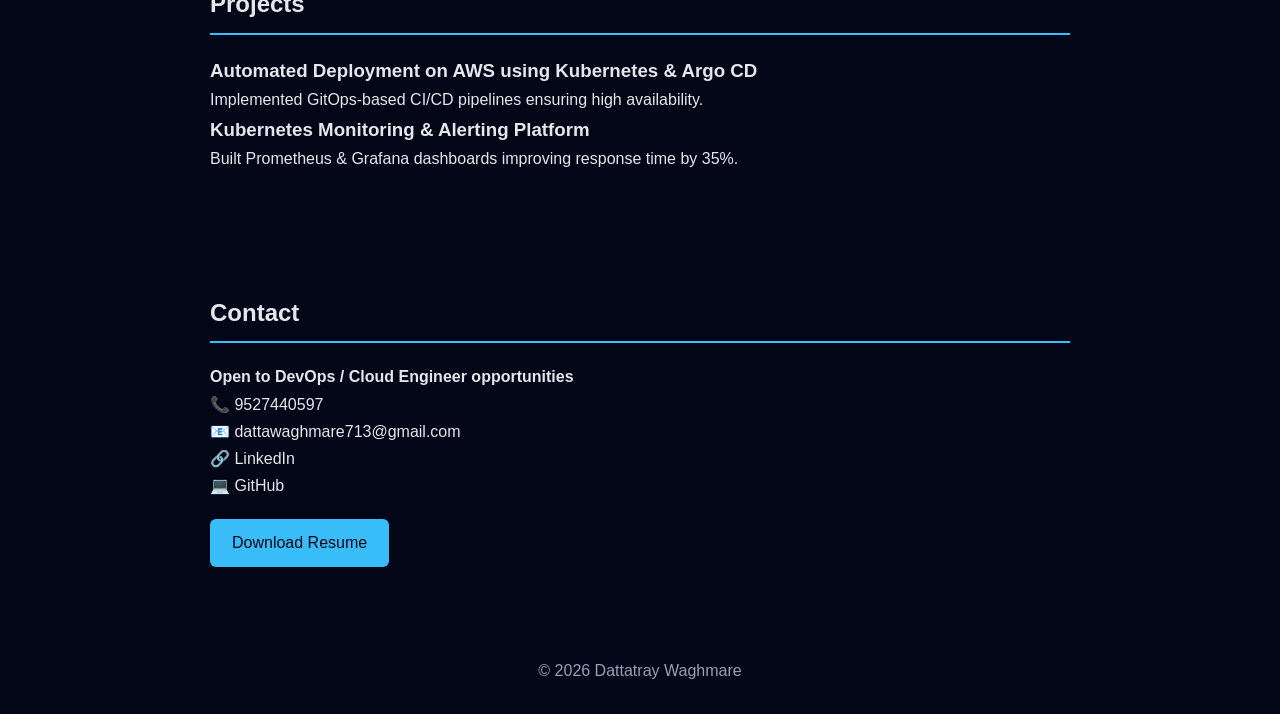
==== commit 77737d84: "Update index.html" ====
--- a/index.html
+++ b/index.html
@@ -9,45 +9,34 @@
 
 <body class="dark">
 
-<!-- NAVBAR -->
-<nav>
-  <ul>
-    <li><a href="#home">Home</a></li>
-    <li><a href="#summary">Summary</a></li>
-    <li><a href="#skills">Skills</a></li>
-    <li><a href="#experience">Experience</a></li>
-    <li><a href="#projects">Projects</a></li>
-    <li><a href="#contact">Contact</a></li>
-  </ul>
-</nav>
-
 <!-- HERO -->
-<header id="home" class="hero">
-  <img src="pro_Image.jpeg" class="profile-pic" alt="Dattatray Waghmare">
+<header class="hero">
+  <img src="pro_Image.jpeg" alt="Dattatray Waghmare" class="profile-pic">
 
   <h1>Dattatray Waghmare</h1>
 
+  <!-- 1) YELLOW BACKGROUND LINE -->
   <h3 class="headline-highlight">
     System Administrator | DevOps Engineer | CI/CD | AWS | Docker & Kubernetes | IaC
   </h3>
 
-  <a class="btn" href="#contact">Contact Me</a>
+  <!-- 2) SPACE REDUCED -->
+  <a href="#contact" class="btn contact-btn">Contact Me</a>
 </header>
 
-<!-- SUMMARY -->
-<section id="summary">
+<!-- PROFESSIONAL SUMMARY -->
+<section class="section-card popup">
   <h2>Professional Summary</h2>
   <p>
     DevOps Engineer with 6+ years of experience in system administration and IT infrastructure,
-    including 2+ years of hands-on DevOps and cloud automation. Strong expertise in AWS, CI/CD,
-    Docker, Kubernetes, Infrastructure as Code, monitoring, and production support.
+    including 2+ years of hands-on DevOps and cloud automation.
   </p>
 </section>
 
-<!-- SKILLS -->
-<section id="skills">
+<!-- CORE SKILLS -->
+<section class="section-card popup">
   <h2>Core Skills</h2>
-  <ul class="simple-list">
+  <ul>
     <li>AWS, Jenkins, Git, GitHub, Argo CD</li>
     <li>Docker & Kubernetes</li>
     <li>Terraform, Ansible</li>
@@ -57,65 +46,49 @@
 </section>
 
 <!-- EXPERIENCE -->
-<section id="experience">
+<section class="section-card popup">
   <h2>Experience</h2>
 
-  <div class="block">
-    <h3>Senior Executive – DevOps / System Administrator</h3>
-    <span>MDIndia Health Insurance TPA, Pune | May 2023 – Present</span>
-    <ul>
-      <li>Built GitOps pipelines using Argo CD on AWS EC2 with Kubernetes.</li>
-      <li>Maintained 99.9% uptime for production workloads.</li>
-      <li>Improved deployment reliability by 60%.</li>
-    </ul>
-  </div>
+  <h3>Senior Executive – DevOps / System Administrator</h3>
+  <p>MDIndia Health Insurance TPA, Pune | May 2023 – Present</p>
+  <ul>
+    <li>Built GitOps pipelines using Argo CD on AWS EC2 with Kubernetes.</li>
+    <li>Maintained 99.9% uptime for production workloads.</li>
+  </ul>
 
-  <div class="block">
-    <h3>System Administrator</h3>
-    <span>Siddhi Health Care, Pune | Jan 2019 – Apr 2023</span>
-    <ul>
-      <li>Automated system health checks using shell scripts.</li>
-      <li>Reduced security incidents by 40%.</li>
-    </ul>
-  </div>
+  <h3>System Administrator</h3>
+  <p>Siddhi Health Care, Pune | Jan 2019 – Apr 2023</p>
+  <ul>
+    <li>Automated system health checks using shell scripting.</li>
+    <li>Reduced security incidents by 40%.</li>
+  </ul>
 </section>
 
 <!-- PROJECTS -->
-<section id="projects">
+<section class="section-card popup">
   <h2>Projects</h2>
 
-  <div class="block">
-    <h3>Automated Deployment using Kubernetes & Argo CD</h3>
-    <p>
-      Implemented GitOps-based deployment pipelines on AWS EC2 using Kubernetes
-      to ensure high availability and scalability.
-    </p>
-  </div>
+  <h3>Automated Deployment on AWS using Kubernetes & Argo CD</h3>
+  <p>Implemented GitOps-based CI/CD pipelines ensuring high availability.</p>
 
-  <div class="block">
-    <h3>Kubernetes Monitoring & Alerting Platform</h3>
-    <p>
-      Built monitoring dashboards and alerts using Prometheus and Grafana,
-      improving incident response time by 35%.
-    </p>
-  </div>
+  <h3>Kubernetes Monitoring & Alerting Platform</h3>
+  <p>Built Prometheus & Grafana dashboards improving response time by 35%.</p>
 </section>
 
 <!-- CONTACT -->
-<section id="contact">
+<section id="contact" class="section-card popup">
   <h2>Contact</h2>
 
-  <div class="contact-box">
+  <!-- 4) SAME BACKGROUND AS CONTACT -->
+  <div class="contact-card">
     <p><strong>Open to DevOps / Cloud Engineer opportunities</strong></p>
     <p>📞 9527440597</p>
     <p>📧 dattawaghmare713@gmail.com</p>
     <p>🔗 LinkedIn</p>
     <p>💻 GitHub</p>
+  </div>
 
-    <a class="btn resume-btn" href="resume.pdf" target="_blank">
-      Download Resume
-    </a>
-  </div>
+  <a class="btn resume-btn" href="resume.pdf" target="_blank">Download Resume</a>
 </section>
 
 <footer>
--- a/style.css
+++ b/style.css
@@ -1,170 +1,120 @@
-/* RESET */
-* { margin:0; padding:0; box-sizing:border-box; }
-html { scroll-behavior:smooth; }
+* {
+  margin: 0;
+  padding: 0;
+  box-sizing: border-box;
+}
 
 body.dark {
-  font-family: "Segoe UI", sans-serif;
-  background: radial-gradient(circle at top,#0b1220,#020617);
-  color:#e5e7eb;
-}
-
-/* SCROLL BAR */
-#scroll-progress {
-  position:fixed; top:0; left:0;
-  height:4px; width:0;
-  background:linear-gradient(90deg,#38bdf8,#22d3ee);
-  z-index:9999;
-}
-
-/* BACKGROUND */
-.devops-bg {
-  position:fixed; inset:0;
-  background:
-    radial-gradient(circle at 20% 10%, rgba(56,189,248,.08), transparent 40%),
-    radial-gradient(circle at 80% 30%, rgba(34,211,238,.08), transparent 40%);
-  z-index:-1;
+  font-family: Arial, sans-serif;
+  background: #020617;
+  color: #e5e7eb;
+  line-height: 1.7;
 }
 
 /* NAVBAR */
 nav {
-  position:sticky; top:0;
-  background:rgba(2,6,23,.85);
-  backdrop-filter:blur(10px);
-  padding:14px 40px;
+  background: #020617;
+  padding: 20px;
 }
+
 nav ul {
-  display:flex; gap:24px;
-  justify-content:center;
-  list-style:none;
+  display: flex;
+  justify-content: center;
+  gap: 30px;
+  list-style: none;
 }
-nav a { color:#cbd5f5; text-decoration:none; }
-nav a:hover { color:#38bdf8; }
+
+nav a {
+  color: #cbd5f5;
+  text-decoration: none;
+}
 
 /* HERO */
 .hero {
-  min-height:100vh;
-  display:flex;
-  align-items:center;
-  justify-content:center;
-}
-.hero-inner {
-  display:flex;
-  gap:50px;
-  max-width:1100px;
-  padding:40px;
+  text-align: center;
+  padding: 80px 20px 60px;
 }
 
-/* BIG PROFILE PIC */
 .profile-pic {
-  width:240px;
-  height:240px;
-  border-radius:50%;
-  border:4px solid #38bdf8;
-  object-fit:cover;
+  width: 220px;
+  height: 220px;
+  border-radius: 50%;
+  border: 4px solid #38bdf8;
+  margin-bottom: 20px;
 }
 
-/* YELLOW LINE */
 .headline-highlight {
-  background:linear-gradient(90deg,#facc15,#fde047);
-  color:#020617;
-  padding:10px 18px;
-  border-radius:10px;
-  font-weight:700;
-  display:inline-block;
-  margin:14px 0;
+  background: #fde047;
+  color: #020617;
+  padding: 10px 14px;
+  display: inline-block;
+  margin: 16px 0 24px;
+  font-weight: bold;
 }
-
-/* TERMINAL */
-.terminal {
-  background:#020617;
-  border:1px solid #1e293b;
-  padding:14px;
-  margin:16px 0;
-  border-radius:10px;
-  font-family:monospace;
-}
-.prompt { color:#22d3ee; }
-.cursor { animation:blink 1s infinite; }
-@keyframes blink { 50%{opacity:0;} }
 
 /* BUTTON */
 .btn {
-  margin-top:8px;
-  padding:10px 22px;
-  background:linear-gradient(135deg,#38bdf8,#22d3ee);
-  border-radius:25px;
-  color:#020617;
-  text-decoration:none;
-  font-weight:600;
-  display:inline-block;
+  padding: 10px 22px;
+  background: #38bdf8;
+  color: #020617;
+  text-decoration: none;
+  border-radius: 6px;
 }
-.resume-btn { margin-top:20px; }
+
+.resume-btn {
+  display: inline-block;
+  margin-top: 20px;
+}
 
 /* SECTIONS */
 section {
-  max-width:1100px;
-  margin:80px auto;
-  padding:40px;
-}
-
-/* POPUP + SAME BG */
-.section-card {
-  background:rgba(15,23,42,.85);
-  border-radius:20px;
-  animation:popup .6s ease forwards;
-}
-
-@keyframes popup {
-  from { transform:scale(.95); opacity:0; }
-  to { transform:scale(1); opacity:1; }
+  max-width: 900px;
+  margin: 0 auto;
+  padding: 60px 20px;
 }
 
 section h2 {
-  border-left:4px solid #38bdf8;
-  padding-left:14px;
-  margin-bottom:25px;
+  margin-bottom: 20px;
+  border-bottom: 2px solid #38bdf8;
+  padding-bottom: 8px;
 }
 
-/* CARDS */
-.cards {
-  display:grid;
-  grid-template-columns:repeat(auto-fit,minmax(260px,1fr));
-  gap:25px;
-}
-.cards.vertical {
-  display:flex;
-  flex-direction:column;
-}
-.card {
-  background:rgba(15,23,42,.85);
-  border:1px solid #1e293b;
-  padding:25px;
-  border-radius:16px;
+/* LISTS */
+.simple-list {
+  margin-left: 20px;
 }
 
-/* CONTACT SAME BG */
-.contact-card {
-  background:rgba(15,23,42,.85);
-  border:1px solid #1e293b;
-  padding:25px;
-  border-radius:16px;
-  max-width:520px;
+.simple-list li {
+  margin-bottom: 8px;
 }
-.contact-card p { margin-bottom:8px; }
+
+/* BLOCKS */
+.block {
+  margin-bottom: 40px;
+}
+
+.block h3 {
+  margin-bottom: 6px;
+  color: #38bdf8;
+}
+
+.block span {
+  display: block;
+  margin-bottom: 12px;
+  color: #94a3b8;
+}
+
+/* CONTACT */
+.contact-box {
+  background: #0f172a;
+  padding: 30px;
+  border-radius: 10px;
+  max-width: 500px;
+}
 
 /* FOOTER */
 footer {
-  text-align:center;
-  padding:40px;
-  color:#94a3b8;
+  text-align: center;
+  padding: 30px;
+  color: #94a3b8;
 }
-
-/* REVEAL */
-.reveal { opacity:0; transform:translateY(30px); transition:.7s; }
-.reveal.active { opacity:1; transform:none; }
-
-/* MOBILE */
-@media(max-width:768px){
-  .hero-inner { flex-direction:column; text-align:center; }
-  .profile-pic { width:180px; height:180px; }
-}
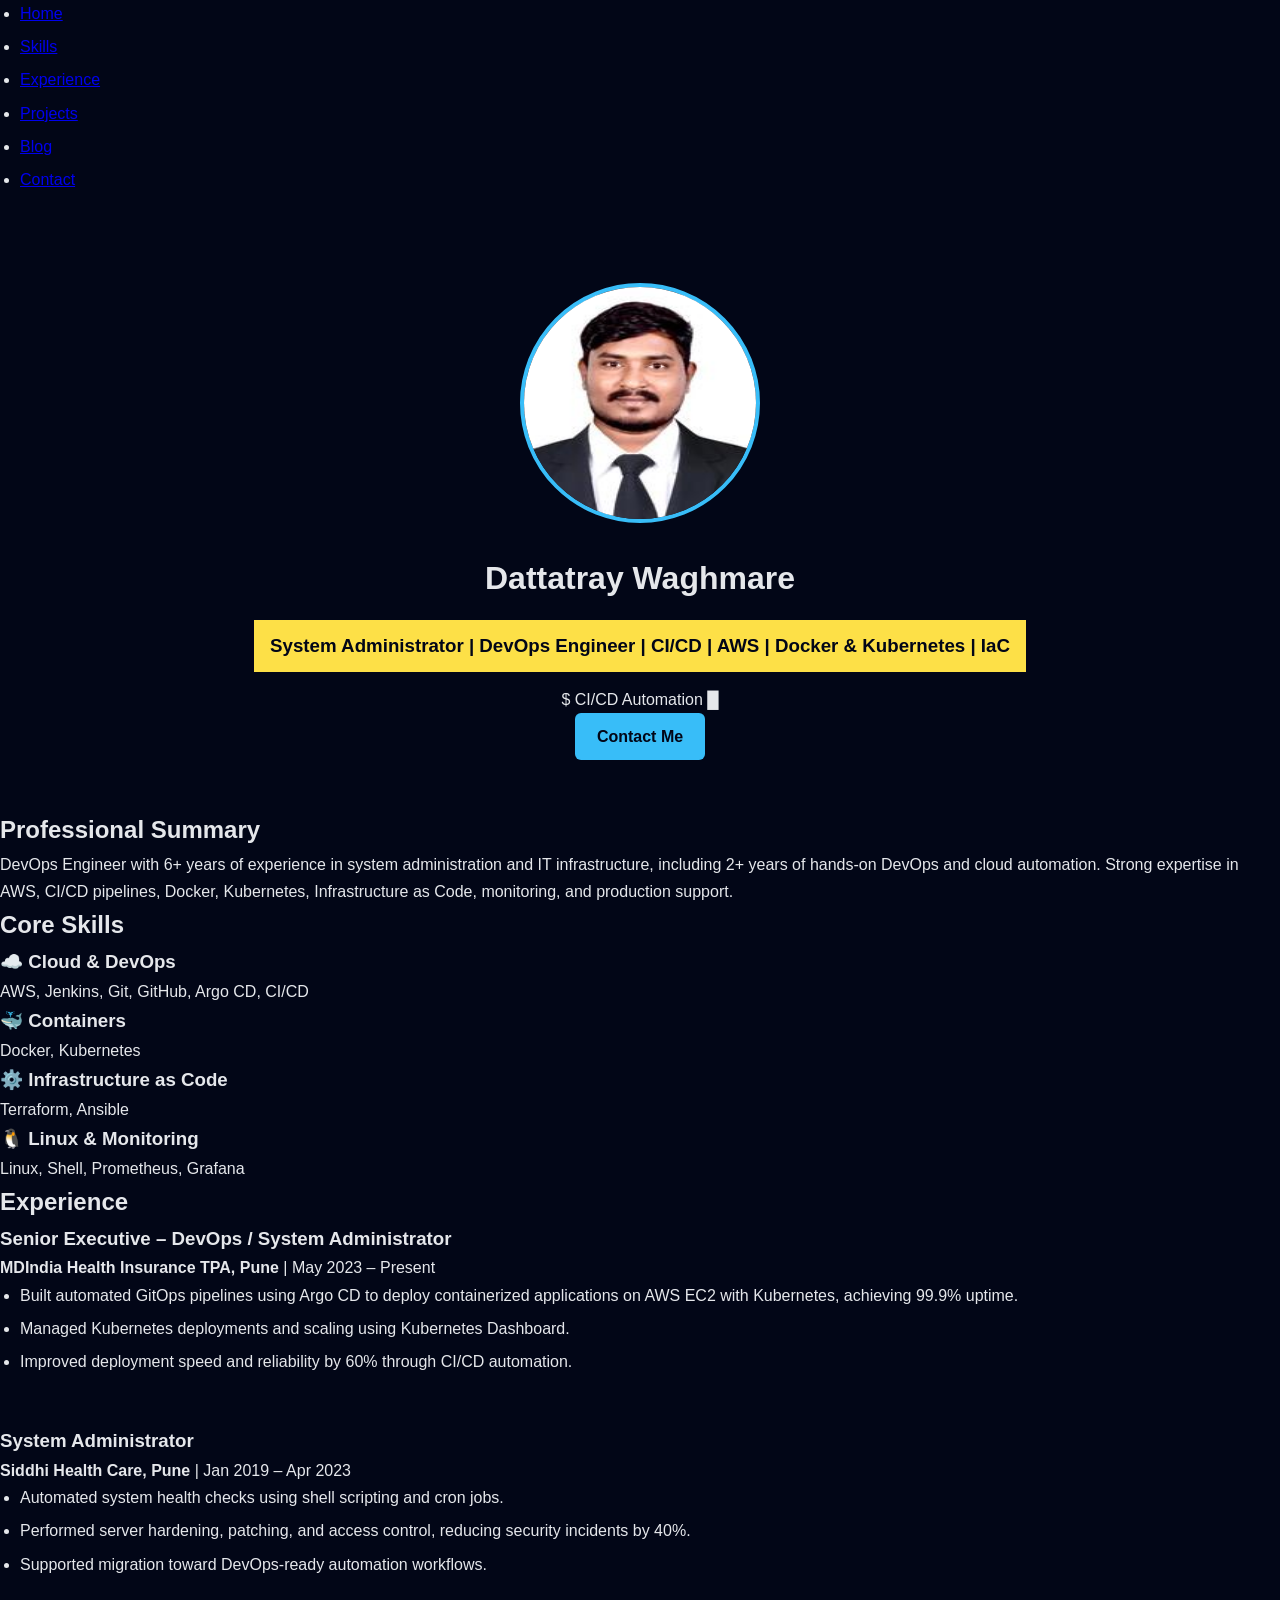
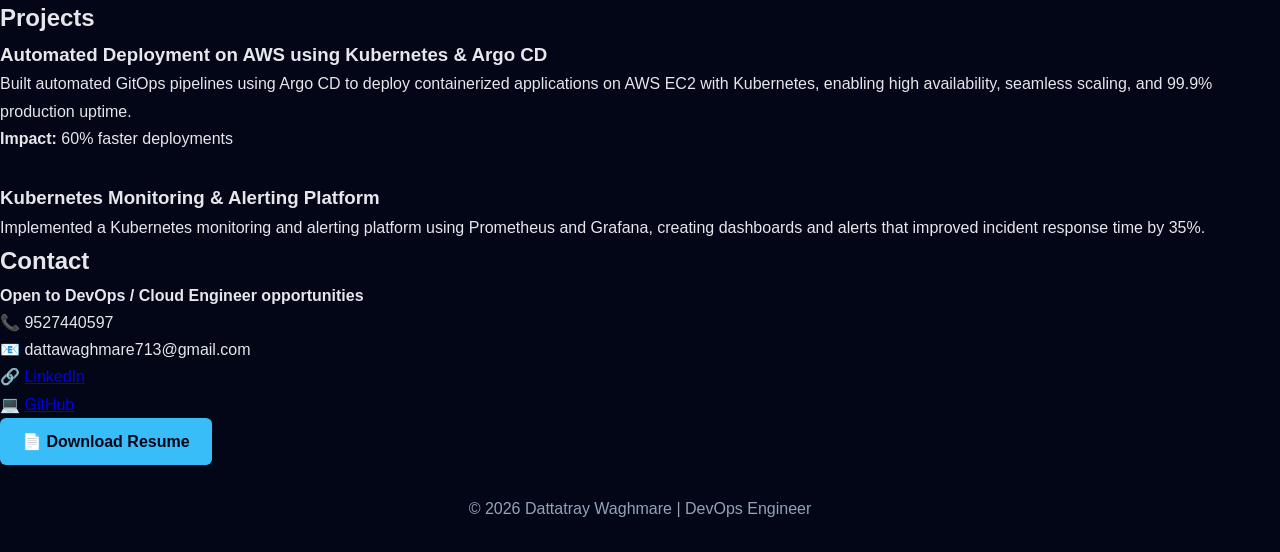
==== commit c95353ff: "Update index.html" ====
--- a/index.html
+++ b/index.html
@@ -2,98 +2,204 @@
 <html lang="en">
 <head>
   <meta charset="UTF-8">
-  <title>Dattatray Waghmare | DevOps Engineer</title>
+
+  <!-- SEO -->
+  <title>Dattatray Waghmare | DevOps Engineer | AWS | CI/CD</title>
+  <meta name="description" content="DevOps Engineer with 6+ years experience in AWS, CI/CD, Docker, Kubernetes, Terraform, Ansible and Linux.">
+  <meta name="keywords" content="DevOps Engineer, AWS, CI/CD, Docker, Kubernetes, Terraform, Linux">
+  <meta name="author" content="Dattatray Waghmare">
+  <meta name="robots" content="index, follow">
+
+  <!-- Mobile -->
   <meta name="viewport" content="width=device-width, initial-scale=1.0">
+
+  <!-- CSS -->
   <link rel="stylesheet" href="style.css">
+
+  <!-- INLINE FIX (Experience + Projects vertical stack) -->
+  <style>
+    #experience .cards,
+    #projects .cards {
+      display: flex;
+      flex-direction: column;
+      gap: 30px;
+    }
+
+    #experience .card,
+    #projects .card {
+      width: 100%;
+    }
+  </style>
 </head>
 
 <body class="dark">
 
+<div id="scroll-progress"></div>
+<div class="devops-bg"></div>
+
+<!-- NAVBAR -->
+<nav>
+  <ul>
+    <li><a href="#home">Home</a></li>
+    <li><a href="#skills">Skills</a></li>
+    <li><a href="#experience">Experience</a></li>
+    <li><a href="#projects">Projects</a></li>
+    <li><a href="blog.html">Blog</a></li>
+    <li><a href="#contact">Contact</a></li>
+  </ul>
+</nav>
+
 <!-- HERO -->
-<header class="hero">
-  <img src="pro_Image.jpeg" alt="Dattatray Waghmare" class="profile-pic">
-
-  <h1>Dattatray Waghmare</h1>
-
-  <!-- 1) YELLOW BACKGROUND LINE -->
-  <h3 class="headline-highlight">
-    System Administrator | DevOps Engineer | CI/CD | AWS | Docker & Kubernetes | IaC
-  </h3>
-
-  <!-- 2) SPACE REDUCED -->
-  <a href="#contact" class="btn contact-btn">Contact Me</a>
+<header id="home" class="hero reveal">
+  <div class="hero-inner">
+    <img src="pro_Image.jpeg" alt="Dattatray Waghmare" class="profile-pic">
+
+    <div class="hero-text">
+      <h1>Dattatray Waghmare</h1>
+      <h3 class="headline-highlight">
+        System Administrator | DevOps Engineer | CI/CD | AWS | Docker & Kubernetes | IaC
+      </h3>
+
+      <div class="terminal">
+        <span class="prompt">$</span>
+        <span id="terminal-text"></span>
+        <span class="cursor">█</span>
+      </div>
+
+      <a class="btn" href="#contact">Contact Me</a>
+    </div>
+  </div>
 </header>
 
-<!-- PROFESSIONAL SUMMARY -->
-<section class="section-card popup">
+<!-- SUMMARY -->
+<section class="reveal">
   <h2>Professional Summary</h2>
   <p>
     DevOps Engineer with 6+ years of experience in system administration and IT infrastructure,
-    including 2+ years of hands-on DevOps and cloud automation.
+    including 2+ years of hands-on DevOps and cloud automation. Strong expertise in AWS,
+    CI/CD pipelines, Docker, Kubernetes, Infrastructure as Code, monitoring, and production support.
   </p>
 </section>
 
-<!-- CORE SKILLS -->
-<section class="section-card popup">
+<!-- SKILLS -->
+<section id="skills" class="reveal">
   <h2>Core Skills</h2>
-  <ul>
-    <li>AWS, Jenkins, Git, GitHub, Argo CD</li>
-    <li>Docker & Kubernetes</li>
-    <li>Terraform, Ansible</li>
-    <li>Linux, Shell Scripting</li>
-    <li>Prometheus, Grafana</li>
-  </ul>
+  <div class="cards">
+    <div class="card"><h3>☁️ Cloud & DevOps</h3><p>AWS, Jenkins, Git, GitHub, Argo CD, CI/CD</p></div>
+    <div class="card"><h3>🐳 Containers</h3><p>Docker, Kubernetes</p></div>
+    <div class="card"><h3>⚙️ Infrastructure as Code</h3><p>Terraform, Ansible</p></div>
+    <div class="card"><h3>🐧 Linux & Monitoring</h3><p>Linux, Shell, Prometheus, Grafana</p></div>
+  </div>
 </section>
 
 <!-- EXPERIENCE -->
-<section class="section-card popup">
+<section id="experience" class="reveal">
   <h2>Experience</h2>
-
-  <h3>Senior Executive – DevOps / System Administrator</h3>
-  <p>MDIndia Health Insurance TPA, Pune | May 2023 – Present</p>
-  <ul>
-    <li>Built GitOps pipelines using Argo CD on AWS EC2 with Kubernetes.</li>
-    <li>Maintained 99.9% uptime for production workloads.</li>
-  </ul>
-
-  <h3>System Administrator</h3>
-  <p>Siddhi Health Care, Pune | Jan 2019 – Apr 2023</p>
-  <ul>
-    <li>Automated system health checks using shell scripting.</li>
-    <li>Reduced security incidents by 40%.</li>
-  </ul>
+  <div class="cards">
+
+    <div class="card">
+      <h3>Senior Executive – DevOps / System Administrator</h3>
+      <p><b>MDIndia Health Insurance TPA, Pune</b> | May 2023 – Present</p>
+      <ul>
+        <li>Built automated GitOps pipelines using Argo CD to deploy containerized applications on AWS EC2 with Kubernetes, achieving 99.9% uptime.</li>
+        <li>Managed Kubernetes deployments and scaling using Kubernetes Dashboard.</li>
+        <li>Improved deployment speed and reliability by 60% through CI/CD automation.</li>
+      </ul>
+    </div>
+
+    <div class="card">
+      <h3>System Administrator</h3>
+      <p><b>Siddhi Health Care, Pune</b> | Jan 2019 – Apr 2023</p>
+      <ul>
+        <li>Automated system health checks using shell scripting and cron jobs.</li>
+        <li>Performed server hardening, patching, and access control, reducing security incidents by 40%.</li>
+        <li>Supported migration toward DevOps-ready automation workflows.</li>
+      </ul>
+    </div>
+
+  </div>
 </section>
 
 <!-- PROJECTS -->
-<section class="section-card popup">
+<section id="projects" class="reveal">
   <h2>Projects</h2>
-
-  <h3>Automated Deployment on AWS using Kubernetes & Argo CD</h3>
-  <p>Implemented GitOps-based CI/CD pipelines ensuring high availability.</p>
-
-  <h3>Kubernetes Monitoring & Alerting Platform</h3>
-  <p>Built Prometheus & Grafana dashboards improving response time by 35%.</p>
+  <div class="cards">
+
+    <div class="card">
+      <h3>Automated Deployment on AWS using Kubernetes & Argo CD</h3>
+      <p>
+        Built automated GitOps pipelines using Argo CD to deploy containerized applications on AWS EC2 with Kubernetes, enabling high availability, seamless scaling, and 99.9% production uptime.
+      </p>
+      <p><b>Impact:</b> 60% faster deployments</p>
+    </div>
+
+    <div class="card">
+      <h3>Kubernetes Monitoring & Alerting Platform</h3>
+      <p>
+        Implemented a Kubernetes monitoring and alerting platform using Prometheus and Grafana, creating dashboards and alerts that improved incident response time by 35%.
+      </p>
+    </div>
+
+  </div>
 </section>
 
 <!-- CONTACT -->
-<section id="contact" class="section-card popup">
+<section id="contact" class="reveal">
   <h2>Contact</h2>
-
-  <!-- 4) SAME BACKGROUND AS CONTACT -->
-  <div class="contact-card">
-    <p><strong>Open to DevOps / Cloud Engineer opportunities</strong></p>
-    <p>📞 9527440597</p>
-    <p>📧 dattawaghmare713@gmail.com</p>
-    <p>🔗 LinkedIn</p>
-    <p>💻 GitHub</p>
-  </div>
-
-  <a class="btn resume-btn" href="resume.pdf" target="_blank">Download Resume</a>
-</section>
-
-<footer>
-  © 2026 Dattatray Waghmare
+  <p><b>Open to DevOps / Cloud Engineer opportunities</b></p>
+  <p>📞 9527440597</p>
+  <p>📧 dattawaghmare713@gmail.com</p>
+  <p>🔗 <a href="https://www.linkedin.com/in/dattatray-waghmare" target="_blank">LinkedIn</a></p>
+  <p>💻 <a href="https://github.com/Waghmaredatta713" target="_blank">GitHub</a></p>
+  <a class="btn" href="resume.pdf" target="_blank">📄 Download Resume</a>
+</section>
+
+<footer class="reveal">
+  <p>© 2026 Dattatray Waghmare | DevOps Engineer</p>
 </footer>
+
+<!-- TERMINAL SCRIPT -->
+<script>
+const commands=[
+"CI/CD Automation","AWS Cloud Infrastructure","Docker & Kubernetes",
+"Infrastructure as Code","Monitoring & Alerting","Git & GitHub",
+"Automation & Shell Scripting","Production Support"];
+let c=0,i=0,t=document.getElementById("terminal-text");
+function run(){
+  if(i<commands[c].length){
+    t.textContent+=commands[c][i++];
+    setTimeout(run,80);
+  }else{
+    setTimeout(()=>{
+      t.textContent="";
+      i=0;
+      c=(c+1)%commands.length;
+      run();
+    },1200);
+  }
+}
+run();
+</script>
+
+<!-- SCROLL PROGRESS -->
+<script>
+const bar=document.getElementById("scroll-progress");
+window.addEventListener("scroll",()=>{
+  const d=document.documentElement;
+  bar.style.width=(d.scrollTop/(d.scrollHeight-d.clientHeight))*100+"%";
+});
+</script>
+
+<!-- SCROLL REVEAL -->
+<script>
+const els=document.querySelectorAll(".reveal,.card");
+const obs=new IntersectionObserver(entries=>{
+  entries.forEach(e=>{
+    if(e.isIntersecting) e.target.classList.add("active");
+  });
+},{threshold:0.15});
+els.forEach(el=>obs.observe(el));
+</script>
 
 </body>
 </html>
--- a/style.css
+++ b/style.css
@@ -1,3 +1,4 @@
+/* BASIC RESET */
 * {
   margin: 0;
   padding: 0;
@@ -11,105 +12,98 @@
   line-height: 1.7;
 }
 
-/* NAVBAR */
-nav {
-  background: #020617;
-  padding: 20px;
-}
-
-nav ul {
-  display: flex;
-  justify-content: center;
-  gap: 30px;
-  list-style: none;
-}
-
-nav a {
-  color: #cbd5f5;
-  text-decoration: none;
-}
-
 /* HERO */
 .hero {
   text-align: center;
-  padding: 80px 20px 60px;
+  padding: 70px 20px 50px;
 }
 
+/* 5) BIGGER PROFILE PIC */
 .profile-pic {
-  width: 220px;
-  height: 220px;
+  width: 240px;
+  height: 240px;
   border-radius: 50%;
   border: 4px solid #38bdf8;
   margin-bottom: 20px;
 }
 
+/* 1) YELLOW BACKGROUND */
 .headline-highlight {
   background: #fde047;
   color: #020617;
-  padding: 10px 14px;
+  padding: 10px 16px;
   display: inline-block;
-  margin: 16px 0 24px;
-  font-weight: bold;
+  font-weight: 700;
+  margin: 14px 0;
 }
 
-/* BUTTON */
+/* 2) LESS SPACE BELOW CONTACT ME */
+.contact-btn {
+  margin-top: 6px;
+}
+
+/* BUTTONS */
 .btn {
+  display: inline-block;
   padding: 10px 22px;
   background: #38bdf8;
   color: #020617;
   text-decoration: none;
   border-radius: 6px;
+  font-weight: 600;
 }
 
 .resume-btn {
-  display: inline-block;
   margin-top: 20px;
 }
 
-/* SECTIONS */
-section {
+/* 3) SECTIONS POPUP + SAME BACKGROUND */
+.section-card {
   max-width: 900px;
-  margin: 0 auto;
-  padding: 60px 20px;
+  margin: 50px auto;
+  padding: 30px;
+  background: #0f172a;
+  border-radius: 12px;
 }
 
-section h2 {
-  margin-bottom: 20px;
+/* POPUP EFFECT */
+.popup {
+  animation: popup 0.6s ease;
+}
+
+@keyframes popup {
+  from {
+    opacity: 0;
+    transform: translateY(20px);
+  }
+  to {
+    opacity: 1;
+    transform: translateY(0);
+  }
+}
+
+.section-card h2 {
+  margin-bottom: 18px;
   border-bottom: 2px solid #38bdf8;
-  padding-bottom: 8px;
+  padding-bottom: 6px;
 }
 
 /* LISTS */
-.simple-list {
+ul {
   margin-left: 20px;
+  margin-bottom: 20px;
 }
 
-.simple-list li {
-  margin-bottom: 8px;
+li {
+  margin-bottom: 6px;
 }
 
-/* BLOCKS */
-.block {
-  margin-bottom: 40px;
-}
-
-.block h3 {
-  margin-bottom: 6px;
-  color: #38bdf8;
-}
-
-.block span {
-  display: block;
-  margin-bottom: 12px;
-  color: #94a3b8;
-}
-
-/* CONTACT */
-.contact-box {
+/* 4) CONTACT SAME BACKGROUND */
+.contact-card {
   background: #0f172a;
-  padding: 30px;
+  padding: 20px;
   border-radius: 10px;
-  max-width: 500px;
+  margin-top: 10px;
 }
 
 /* FOOTER */
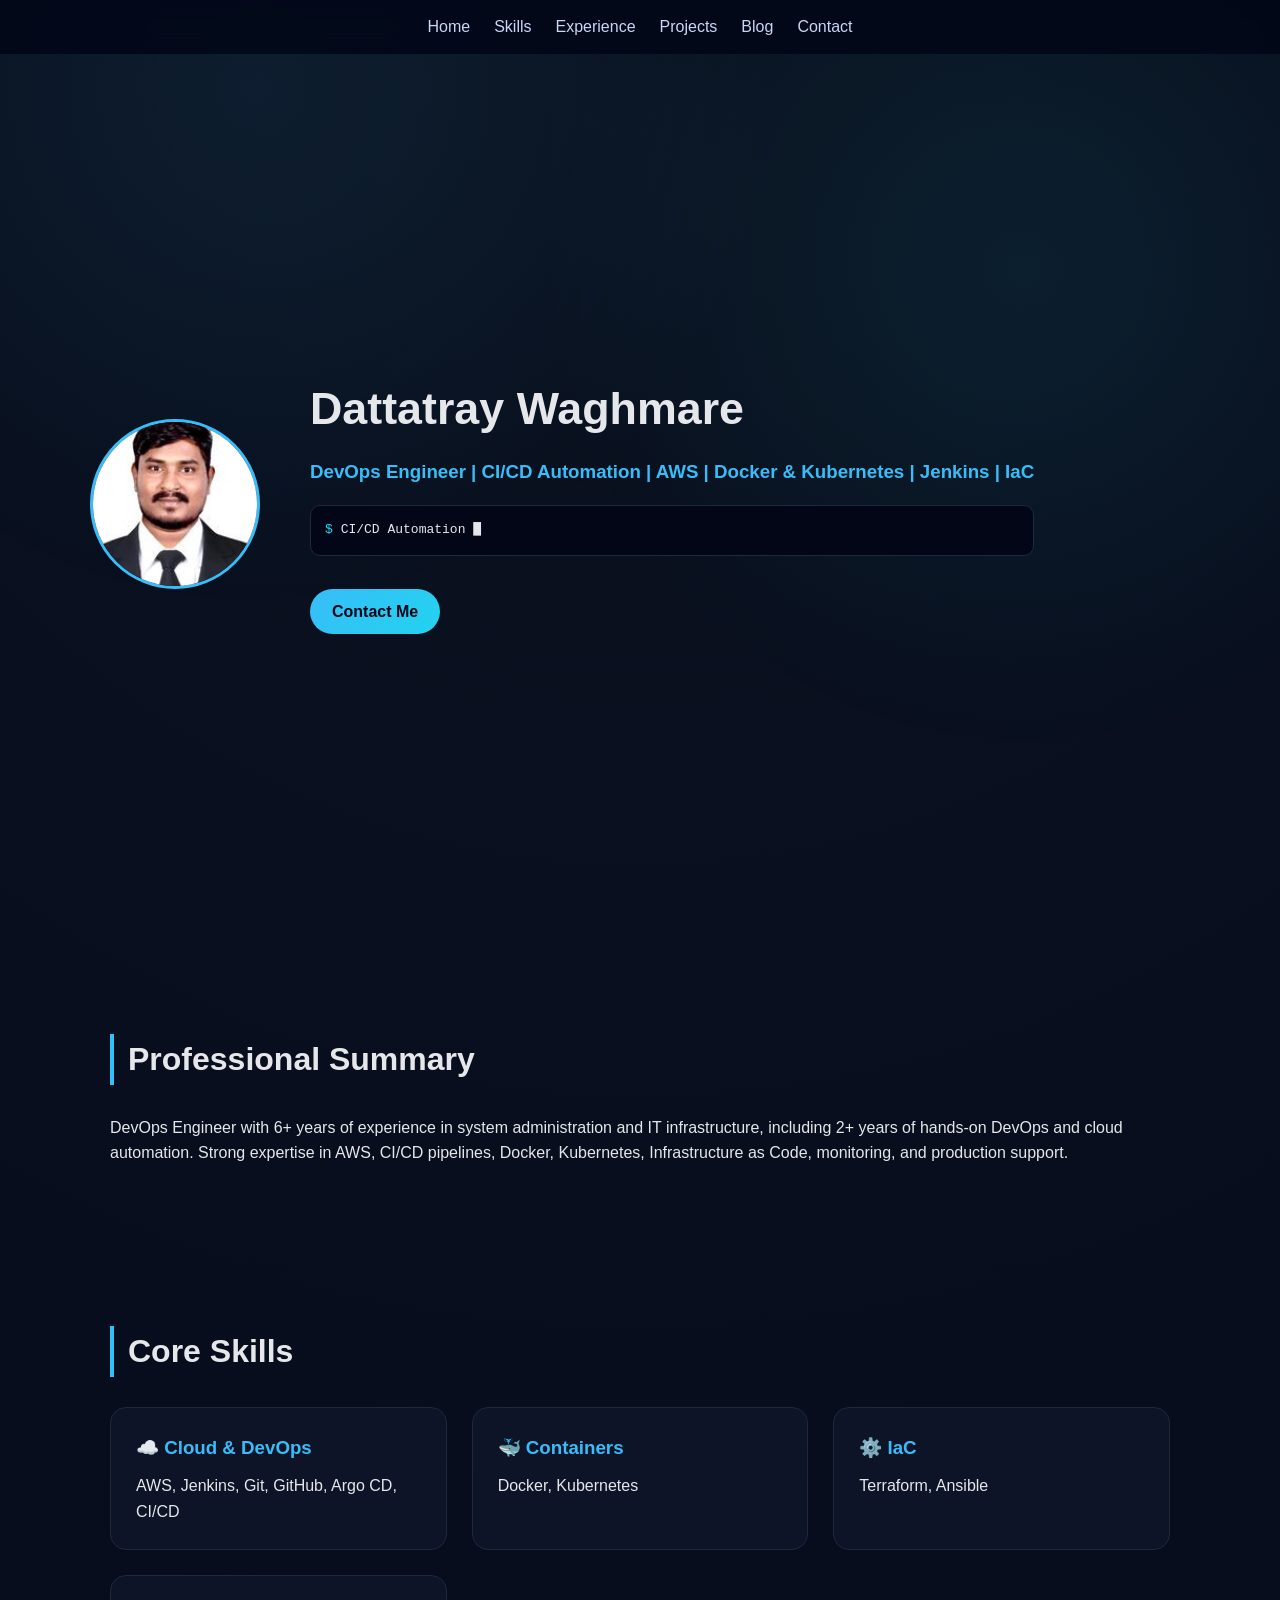
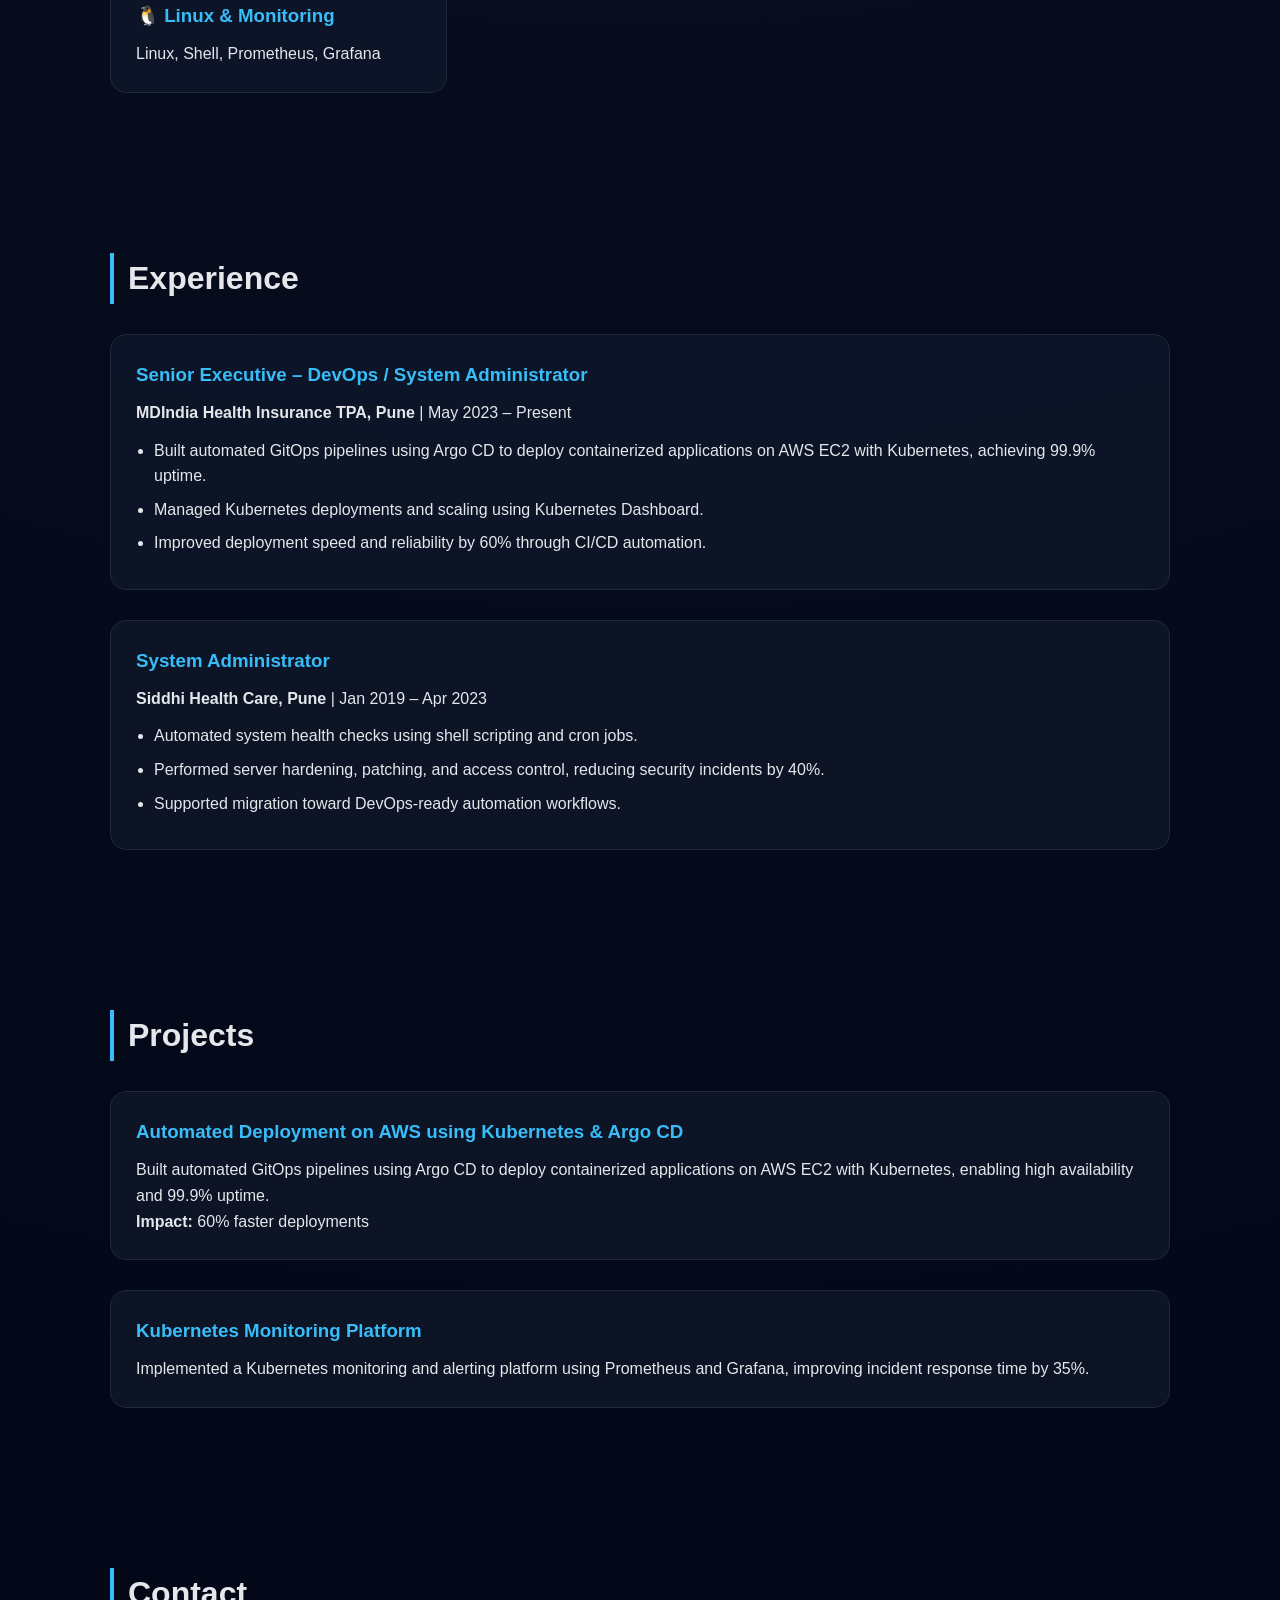
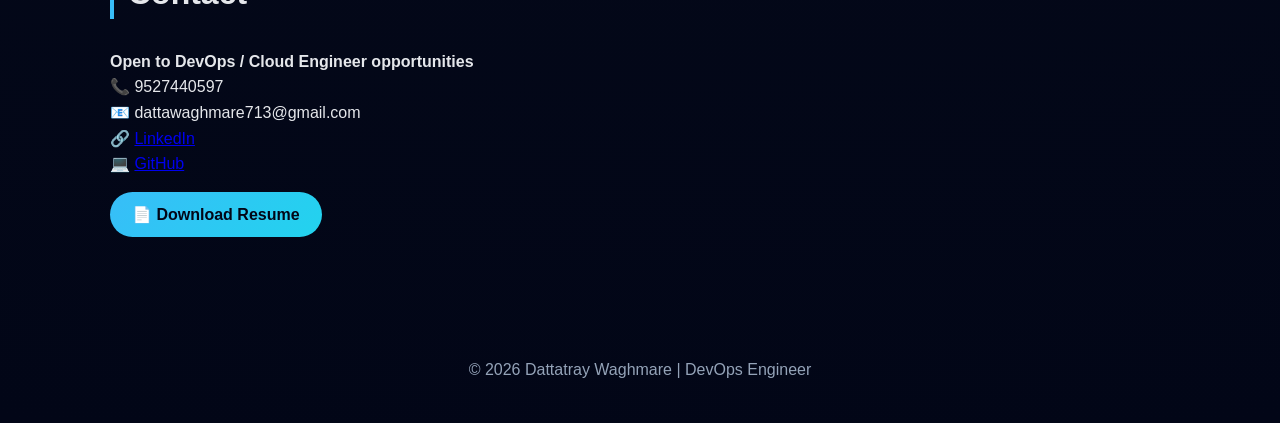
==== commit 8527ed20: "Update index.html" ====
--- a/index.html
+++ b/index.html
@@ -15,21 +15,6 @@
 
   <!-- CSS -->
   <link rel="stylesheet" href="style.css">
-
-  <!-- INLINE FIX (Experience + Projects vertical stack) -->
-  <style>
-    #experience .cards,
-    #projects .cards {
-      display: flex;
-      flex-direction: column;
-      gap: 30px;
-    }
-
-    #experience .card,
-    #projects .card {
-      width: 100%;
-    }
-  </style>
 </head>
 
 <body class="dark">
@@ -57,7 +42,7 @@
     <div class="hero-text">
       <h1>Dattatray Waghmare</h1>
       <h3 class="headline-highlight">
-        System Administrator | DevOps Engineer | CI/CD | AWS | Docker & Kubernetes | IaC
+        DevOps Engineer | CI/CD Automation | AWS | Docker & Kubernetes | Jenkins | IaC
       </h3>
 
       <div class="terminal">
@@ -87,7 +72,7 @@
   <div class="cards">
     <div class="card"><h3>☁️ Cloud & DevOps</h3><p>AWS, Jenkins, Git, GitHub, Argo CD, CI/CD</p></div>
     <div class="card"><h3>🐳 Containers</h3><p>Docker, Kubernetes</p></div>
-    <div class="card"><h3>⚙️ Infrastructure as Code</h3><p>Terraform, Ansible</p></div>
+    <div class="card"><h3>⚙️ IaC</h3><p>Terraform, Ansible</p></div>
     <div class="card"><h3>🐧 Linux & Monitoring</h3><p>Linux, Shell, Prometheus, Grafana</p></div>
   </div>
 </section>
@@ -128,15 +113,15 @@
     <div class="card">
       <h3>Automated Deployment on AWS using Kubernetes & Argo CD</h3>
       <p>
-        Built automated GitOps pipelines using Argo CD to deploy containerized applications on AWS EC2 with Kubernetes, enabling high availability, seamless scaling, and 99.9% production uptime.
+        Built automated GitOps pipelines using Argo CD to deploy containerized applications on AWS EC2 with Kubernetes, enabling high availability and 99.9% uptime.
       </p>
       <p><b>Impact:</b> 60% faster deployments</p>
     </div>
 
     <div class="card">
-      <h3>Kubernetes Monitoring & Alerting Platform</h3>
+      <h3>Kubernetes Monitoring Platform</h3>
       <p>
-        Implemented a Kubernetes monitoring and alerting platform using Prometheus and Grafana, creating dashboards and alerts that improved incident response time by 35%.
+        Implemented a Kubernetes monitoring and alerting platform using Prometheus and Grafana, improving incident response time by 35%.
       </p>
     </div>
 
@@ -165,38 +150,23 @@
 "Infrastructure as Code","Monitoring & Alerting","Git & GitHub",
 "Automation & Shell Scripting","Production Support"];
 let c=0,i=0,t=document.getElementById("terminal-text");
-function run(){
-  if(i<commands[c].length){
-    t.textContent+=commands[c][i++];
-    setTimeout(run,80);
-  }else{
-    setTimeout(()=>{
-      t.textContent="";
-      i=0;
-      c=(c+1)%commands.length;
-      run();
-    },1200);
-  }
-}
+function run(){if(i<commands[c].length){t.textContent+=commands[c][i++];setTimeout(run,80);}
+else{setTimeout(()=>{t.textContent="";i=0;c=(c+1)%commands.length;run();},1200);}}
 run();
 </script>
 
 <!-- SCROLL PROGRESS -->
 <script>
 const bar=document.getElementById("scroll-progress");
-window.addEventListener("scroll",()=>{
-  const d=document.documentElement;
-  bar.style.width=(d.scrollTop/(d.scrollHeight-d.clientHeight))*100+"%";
-});
+window.addEventListener("scroll",()=>{const d=document.documentElement;
+bar.style.width=(d.scrollTop/(d.scrollHeight-d.clientHeight))*100+"%";});
 </script>
 
 <!-- SCROLL REVEAL -->
 <script>
 const els=document.querySelectorAll(".reveal,.card");
-const obs=new IntersectionObserver(entries=>{
-  entries.forEach(e=>{
-    if(e.isIntersecting) e.target.classList.add("active");
-  });
+const obs=new IntersectionObserver(e=>{
+e.forEach(x=>{if(x.isIntersecting)x.target.classList.add("active");});
 },{threshold:0.15});
 els.forEach(el=>obs.observe(el));
 </script>
--- a/style.css
+++ b/style.css
@@ -1,114 +1,253 @@
-/* BASIC RESET */
+/* =====================
+   GLOBAL RESET
+===================== */
 * {
   margin: 0;
   padding: 0;
   box-sizing: border-box;
 }
 
+html {
+  scroll-behavior: smooth;
+}
+
 body.dark {
-  font-family: Arial, sans-serif;
+  font-family: "Segoe UI", sans-serif;
+  background: radial-gradient(circle at top, #0b1220, #020617);
+  color: #e5e7eb;
+  line-height: 1.6;
+}
+
+/* =====================
+   SCROLL PROGRESS
+===================== */
+#scroll-progress {
+  position: fixed;
+  top: 0;
+  left: 0;
+  height: 4px;
+  width: 0;
+  background: linear-gradient(90deg, #38bdf8, #22d3ee);
+  z-index: 9999;
+}
+
+/* =====================
+   BACKGROUND
+===================== */
+.devops-bg {
+  position: fixed;
+  inset: 0;
+  background: radial-gradient(circle at 20% 10%, rgba(56,189,248,0.08), transparent 40%),
+              radial-gradient(circle at 80% 30%, rgba(34,211,238,0.08), transparent 40%);
+  pointer-events: none;
+  z-index: -1;
+}
+
+/* =====================
+   NAVBAR
+===================== */
+nav {
+  position: sticky;
+  top: 0;
+  z-index: 100;
+  background: rgba(2,6,23,0.85);
+  backdrop-filter: blur(10px);
+  padding: 14px 40px;
+}
+
+nav ul {
+  display: flex;
+  gap: 24px;
+  list-style: none;
+  justify-content: center;
+}
+
+nav a {
+  color: #cbd5f5;
+  text-decoration: none;
+  font-weight: 500;
+}
+
+nav a:hover {
+  color: #38bdf8;
+}
+
+/* =====================
+   HERO
+===================== */
+.hero {
+  min-height: 100vh;
+  display: flex;
+  align-items: center;
+  justify-content: center;
+  padding: 80px 20px;
+}
+
+.hero-inner {
+  display: flex;
+  gap: 50px;
+  align-items: center;
+  max-width: 1100px;
+  width: 100%;
+}
+
+.profile-pic {
+  width: 170px;
+  height: 170px;
+  border-radius: 50%;
+  border: 3px solid #38bdf8;
+  object-fit: cover;
+}
+
+.hero-text h1 {
+  font-size: 2.8rem;
+}
+
+.headline-highlight {
+  color: #38bdf8;
+  margin: 12px 0;
+  font-weight: 600;
+}
+
+/* =====================
+   TERMINAL
+===================== */
+.terminal {
   background: #020617;
-  color: #e5e7eb;
-  line-height: 1.7;
-}
-
-/* HERO */
-.hero {
-  text-align: center;
-  padding: 70px 20px 50px;
-}
-
-/* 5) BIGGER PROFILE PIC */
-.profile-pic {
-  width: 240px;
-  height: 240px;
-  border-radius: 50%;
-  border: 4px solid #38bdf8;
-  margin-bottom: 20px;
-}
-
-/* 1) YELLOW BACKGROUND */
-.headline-highlight {
-  background: #fde047;
-  color: #020617;
-  padding: 10px 16px;
-  display: inline-block;
-  font-weight: 700;
-  margin: 14px 0;
-}
-
-/* 2) LESS SPACE BELOW CONTACT ME */
-.contact-btn {
-  margin-top: 6px;
-}
-
-/* BUTTONS */
+  border: 1px solid #1e293b;
+  padding: 14px;
+  margin: 18px 0;
+  border-radius: 10px;
+  font-family: monospace;
+}
+
+.prompt {
+  color: #22d3ee;
+}
+
+.cursor {
+  animation: blink 1s infinite;
+}
+
+@keyframes blink {
+  50% { opacity: 0; }
+}
+
+/* =====================
+   BUTTON
+===================== */
 .btn {
   display: inline-block;
+  margin-top: 15px;
   padding: 10px 22px;
-  background: #38bdf8;
+  background: linear-gradient(135deg, #38bdf8, #22d3ee);
   color: #020617;
+  border-radius: 25px;
   text-decoration: none;
-  border-radius: 6px;
   font-weight: 600;
 }
 
-.resume-btn {
-  margin-top: 20px;
-}
-
-/* 3) SECTIONS POPUP + SAME BACKGROUND */
-.section-card {
-  max-width: 900px;
-  margin: 50px auto;
-  padding: 30px;
-  background: #0f172a;
-  border-radius: 12px;
-}
-
-/* POPUP EFFECT */
-.popup {
-  animation: popup 0.6s ease;
-}
-
-@keyframes popup {
-  from {
-    opacity: 0;
-    transform: translateY(20px);
-  }
-  to {
-    opacity: 1;
-    transform: translateY(0);
-  }
-}
-
-.section-card h2 {
-  margin-bottom: 18px;
-  border-bottom: 2px solid #38bdf8;
-  padding-bottom: 6px;
-}
-
-/* LISTS */
-ul {
-  margin-left: 20px;
-  margin-bottom: 20px;
-}
-
-li {
-  margin-bottom: 6px;
-}
-
-/* 4) CONTACT SAME BACKGROUND */
-.contact-card {
-  background: #0f172a;
-  padding: 20px;
-  border-radius: 10px;
-  margin-top: 10px;
-}
-
-/* FOOTER */
+/* =====================
+   SECTIONS
+===================== */
+section {
+  padding: 80px 20px;
+  max-width: 1100px;
+  margin: auto;
+}
+
+section h2 {
+  font-size: 2rem;
+  margin-bottom: 30px;
+  border-left: 4px solid #38bdf8;
+  padding-left: 14px;
+}
+
+/* =====================
+   CARDS (BASE)
+===================== */
+.cards {
+  display: grid;
+  grid-template-columns: repeat(auto-fit, minmax(260px, 1fr));
+  gap: 25px;
+}
+
+.card {
+  background: rgba(15,23,42,0.85);
+  border: 1px solid #1e293b;
+  padding: 25px;
+  border-radius: 16px;
+  transition: transform 0.3s, box-shadow 0.3s;
+}
+
+.card:hover {
+  transform: translateY(-6px);
+  box-shadow: 0 15px 30px rgba(56,189,248,0.15);
+}
+
+.card h3 {
+  color: #38bdf8;
+  margin-bottom: 10px;
+}
+
+.card ul {
+  margin-top: 12px;
+  padding-left: 18px;
+}
+
+.card li {
+  margin-bottom: 8px;
+}
+
+/* =====================
+   EXPERIENCE & PROJECTS
+   (VERTICAL STACK)
+===================== */
+#experience .cards,
+#projects .cards {
+  display: flex;
+  flex-direction: column;
+  gap: 30px;
+}
+
+#experience .card,
+#projects .card {
+  width: 100%;
+}
+
+/* =====================
+   FOOTER
+===================== */
 footer {
   text-align: center;
-  padding: 30px;
+  padding: 40px 20px;
   color: #94a3b8;
 }
+
+/* =====================
+   REVEAL ANIMATION
+===================== */
+.reveal {
+  opacity: 0;
+  transform: translateY(30px);
+  transition: all 0.7s ease;
+}
+
+.reveal.active {
+  opacity: 1;
+  transform: translateY(0);
+}
+
+/* =====================
+   RESPONSIVE
+===================== */
+@media (max-width: 768px) {
+  .hero-inner {
+    flex-direction: column;
+    text-align: center;
+  }
+
+  nav ul {
+    flex-wrap: wrap;
+  }
+}
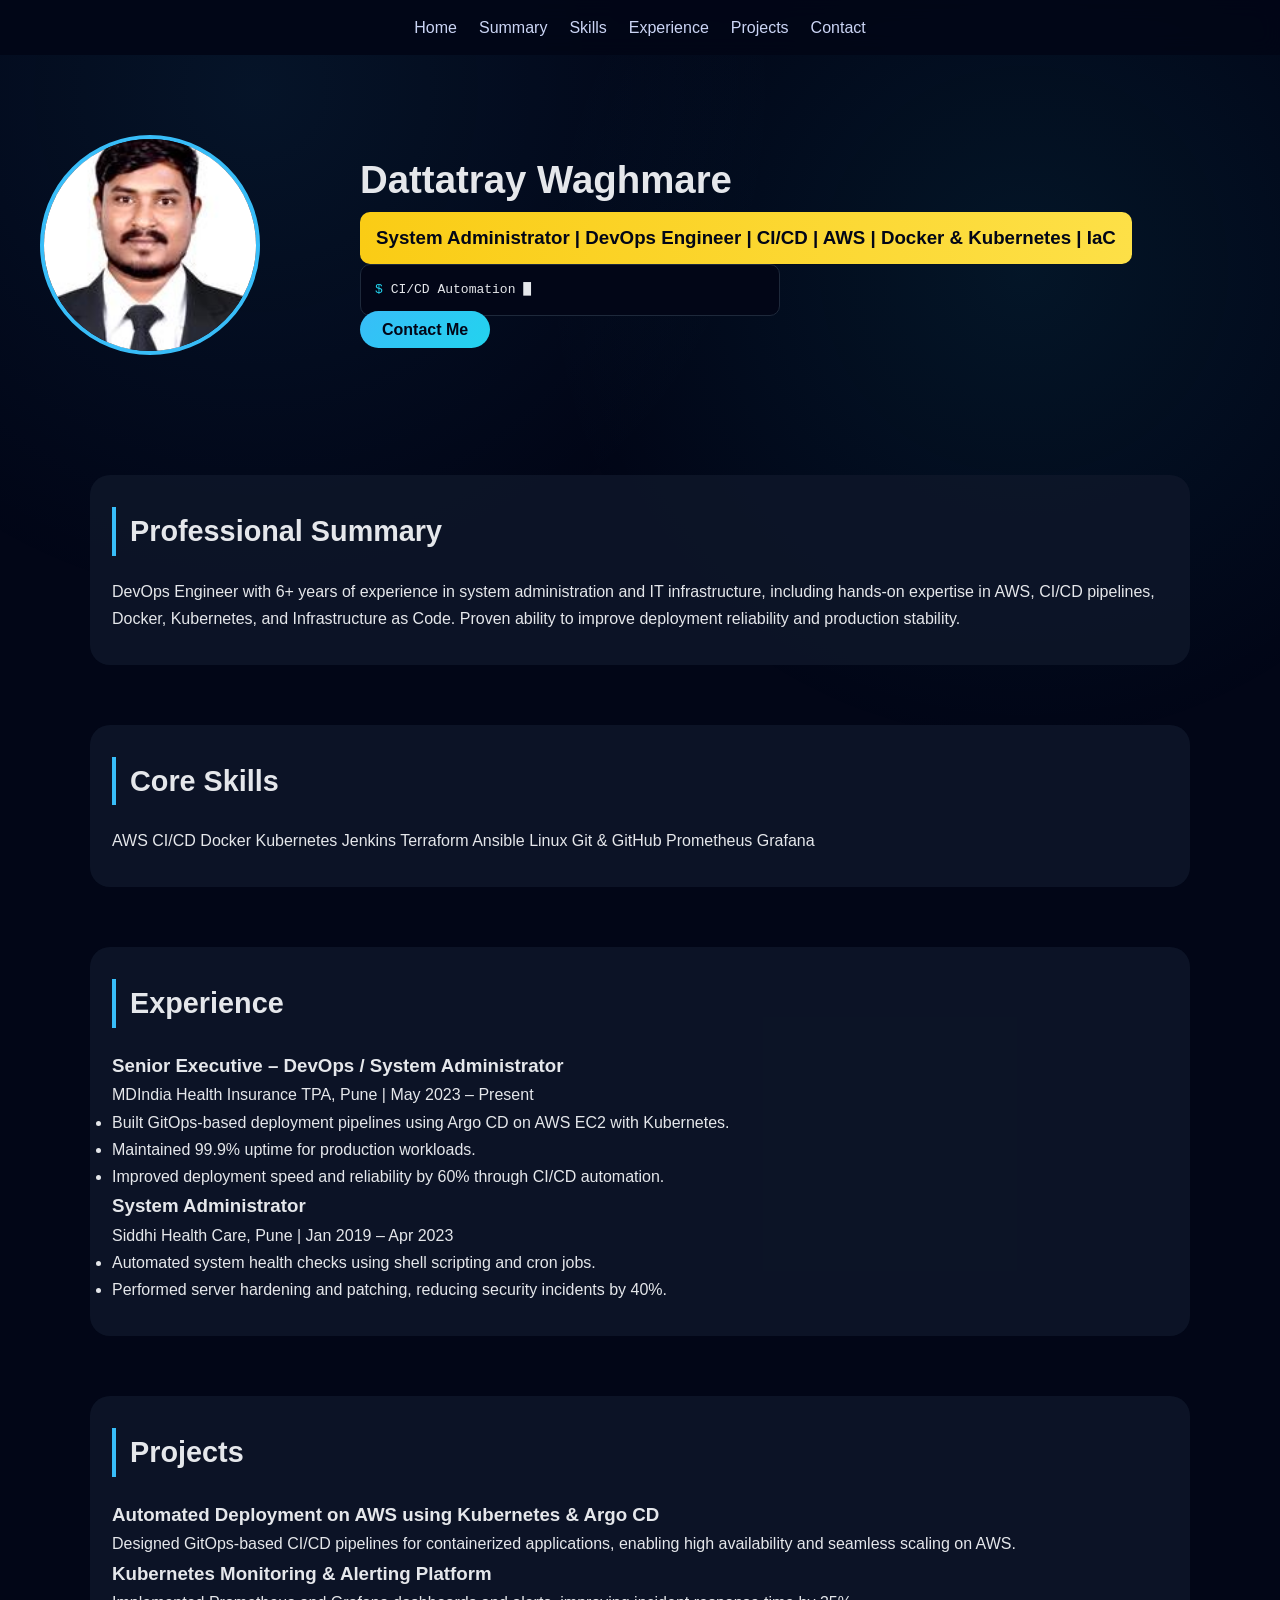
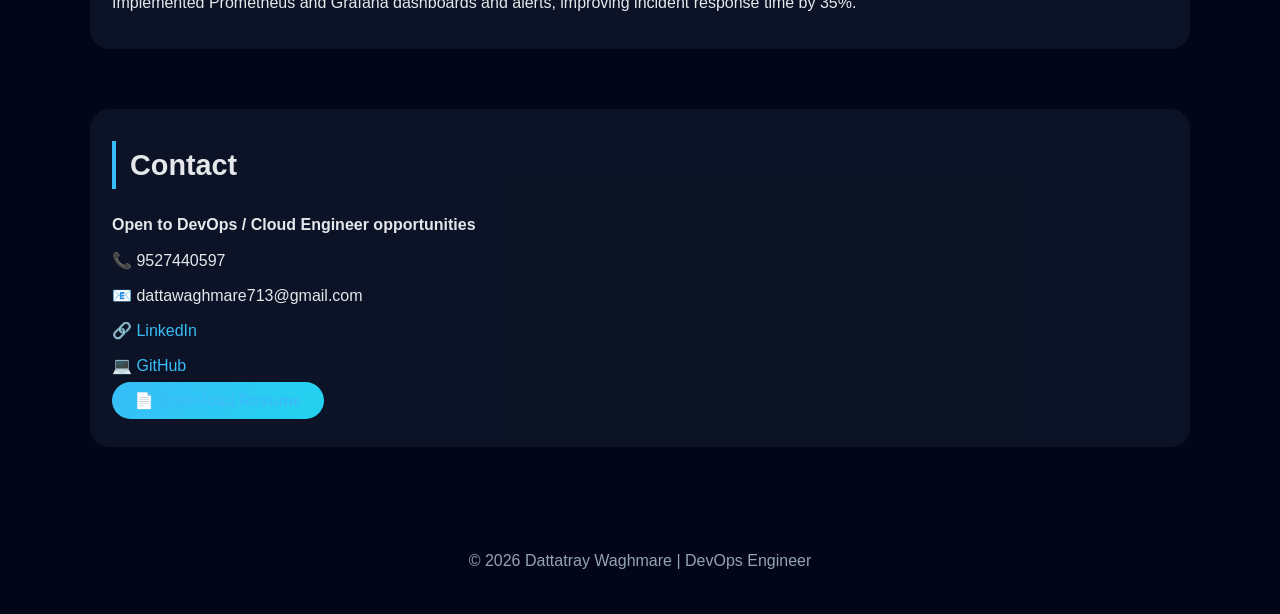
==== commit 3c1b0e41: "Update index.html" ====
--- a/index.html
+++ b/index.html
@@ -3,17 +3,10 @@
 <head>
   <meta charset="UTF-8">
 
-  <!-- SEO -->
-  <title>Dattatray Waghmare | DevOps Engineer | AWS | CI/CD</title>
-  <meta name="description" content="DevOps Engineer with 6+ years experience in AWS, CI/CD, Docker, Kubernetes, Terraform, Ansible and Linux.">
-  <meta name="keywords" content="DevOps Engineer, AWS, CI/CD, Docker, Kubernetes, Terraform, Linux">
-  <meta name="author" content="Dattatray Waghmare">
-  <meta name="robots" content="index, follow">
-
-  <!-- Mobile -->
+  <title>Dattatray Waghmare | DevOps Engineer</title>
+  <meta name="description" content="DevOps Engineer with experience in AWS, CI/CD, Docker, Kubernetes, Jenkins and Infrastructure as Code.">
   <meta name="viewport" content="width=device-width, initial-scale=1.0">
 
-  <!-- CSS -->
   <link rel="stylesheet" href="style.css">
 </head>
 
@@ -26,23 +19,25 @@
 <nav>
   <ul>
     <li><a href="#home">Home</a></li>
+    <li><a href="#summary">Summary</a></li>
     <li><a href="#skills">Skills</a></li>
     <li><a href="#experience">Experience</a></li>
     <li><a href="#projects">Projects</a></li>
-    <li><a href="blog.html">Blog</a></li>
     <li><a href="#contact">Contact</a></li>
   </ul>
 </nav>
 
 <!-- HERO -->
-<header id="home" class="hero reveal">
+<header id="home" class="hero">
   <div class="hero-inner">
+
     <img src="pro_Image.jpeg" alt="Dattatray Waghmare" class="profile-pic">
 
     <div class="hero-text">
       <h1>Dattatray Waghmare</h1>
+
       <h3 class="headline-highlight">
-        DevOps Engineer | CI/CD Automation | AWS | Docker & Kubernetes | Jenkins | IaC
+        System Administrator | DevOps Engineer | CI/CD | AWS | Docker & Kubernetes | IaC
       </h3>
 
       <div class="terminal">
@@ -53,122 +48,146 @@
 
       <a class="btn" href="#contact">Contact Me</a>
     </div>
+
   </div>
 </header>
 
 <!-- SUMMARY -->
-<section class="reveal">
+<section id="summary" class="reveal section-card">
   <h2>Professional Summary</h2>
   <p>
     DevOps Engineer with 6+ years of experience in system administration and IT infrastructure,
-    including 2+ years of hands-on DevOps and cloud automation. Strong expertise in AWS,
-    CI/CD pipelines, Docker, Kubernetes, Infrastructure as Code, monitoring, and production support.
+    including hands-on expertise in AWS, CI/CD pipelines, Docker, Kubernetes, and Infrastructure as Code.
+    Proven ability to improve deployment reliability and production stability.
   </p>
 </section>
 
 <!-- SKILLS -->
-<section id="skills" class="reveal">
+<section id="skills" class="reveal section-card">
   <h2>Core Skills</h2>
-  <div class="cards">
-    <div class="card"><h3>☁️ Cloud & DevOps</h3><p>AWS, Jenkins, Git, GitHub, Argo CD, CI/CD</p></div>
-    <div class="card"><h3>🐳 Containers</h3><p>Docker, Kubernetes</p></div>
-    <div class="card"><h3>⚙️ IaC</h3><p>Terraform, Ansible</p></div>
-    <div class="card"><h3>🐧 Linux & Monitoring</h3><p>Linux, Shell, Prometheus, Grafana</p></div>
+  <div class="skills-list">
+    <span>AWS</span>
+    <span>CI/CD</span>
+    <span>Docker</span>
+    <span>Kubernetes</span>
+    <span>Jenkins</span>
+    <span>Terraform</span>
+    <span>Ansible</span>
+    <span>Linux</span>
+    <span>Git & GitHub</span>
+    <span>Prometheus</span>
+    <span>Grafana</span>
   </div>
 </section>
 
 <!-- EXPERIENCE -->
-<section id="experience" class="reveal">
+<section id="experience" class="reveal section-card">
   <h2>Experience</h2>
-  <div class="cards">
 
-    <div class="card">
-      <h3>Senior Executive – DevOps / System Administrator</h3>
-      <p><b>MDIndia Health Insurance TPA, Pune</b> | May 2023 – Present</p>
-      <ul>
-        <li>Built automated GitOps pipelines using Argo CD to deploy containerized applications on AWS EC2 with Kubernetes, achieving 99.9% uptime.</li>
-        <li>Managed Kubernetes deployments and scaling using Kubernetes Dashboard.</li>
-        <li>Improved deployment speed and reliability by 60% through CI/CD automation.</li>
-      </ul>
-    </div>
+  <div class="exp-block">
+    <h3>Senior Executive – DevOps / System Administrator</h3>
+    <p class="company">MDIndia Health Insurance TPA, Pune | May 2023 – Present</p>
+    <ul>
+      <li>Built GitOps-based deployment pipelines using Argo CD on AWS EC2 with Kubernetes.</li>
+      <li>Maintained 99.9% uptime for production workloads.</li>
+      <li>Improved deployment speed and reliability by 60% through CI/CD automation.</li>
+    </ul>
+  </div>
 
-    <div class="card">
-      <h3>System Administrator</h3>
-      <p><b>Siddhi Health Care, Pune</b> | Jan 2019 – Apr 2023</p>
-      <ul>
-        <li>Automated system health checks using shell scripting and cron jobs.</li>
-        <li>Performed server hardening, patching, and access control, reducing security incidents by 40%.</li>
-        <li>Supported migration toward DevOps-ready automation workflows.</li>
-      </ul>
-    </div>
-
+  <div class="exp-block">
+    <h3>System Administrator</h3>
+    <p class="company">Siddhi Health Care, Pune | Jan 2019 – Apr 2023</p>
+    <ul>
+      <li>Automated system health checks using shell scripting and cron jobs.</li>
+      <li>Performed server hardening and patching, reducing security incidents by 40%.</li>
+    </ul>
   </div>
 </section>
 
 <!-- PROJECTS -->
-<section id="projects" class="reveal">
+<section id="projects" class="reveal section-card">
   <h2>Projects</h2>
-  <div class="cards">
 
-    <div class="card">
-      <h3>Automated Deployment on AWS using Kubernetes & Argo CD</h3>
-      <p>
-        Built automated GitOps pipelines using Argo CD to deploy containerized applications on AWS EC2 with Kubernetes, enabling high availability and 99.9% uptime.
-      </p>
-      <p><b>Impact:</b> 60% faster deployments</p>
-    </div>
+  <div class="proj-block">
+    <h3>Automated Deployment on AWS using Kubernetes & Argo CD</h3>
+    <p>
+      Designed GitOps-based CI/CD pipelines for containerized applications,
+      enabling high availability and seamless scaling on AWS.
+    </p>
+  </div>
 
-    <div class="card">
-      <h3>Kubernetes Monitoring Platform</h3>
-      <p>
-        Implemented a Kubernetes monitoring and alerting platform using Prometheus and Grafana, improving incident response time by 35%.
-      </p>
-    </div>
-
+  <div class="proj-block">
+    <h3>Kubernetes Monitoring & Alerting Platform</h3>
+    <p>
+      Implemented Prometheus and Grafana dashboards and alerts,
+      improving incident response time by 35%.
+    </p>
   </div>
 </section>
 
 <!-- CONTACT -->
-<section id="contact" class="reveal">
+<section id="contact" class="reveal section-card">
   <h2>Contact</h2>
-  <p><b>Open to DevOps / Cloud Engineer opportunities</b></p>
-  <p>📞 9527440597</p>
-  <p>📧 dattawaghmare713@gmail.com</p>
-  <p>🔗 <a href="https://www.linkedin.com/in/dattatray-waghmare" target="_blank">LinkedIn</a></p>
-  <p>💻 <a href="https://github.com/Waghmaredatta713" target="_blank">GitHub</a></p>
-  <a class="btn" href="resume.pdf" target="_blank">📄 Download Resume</a>
+
+  <div class="contact-card">
+    <p><strong>Open to DevOps / Cloud Engineer opportunities</strong></p>
+    <p>📞 9527440597</p>
+    <p>📧 dattawaghmare713@gmail.com</p>
+    <p>🔗 <a href="https://www.linkedin.com/in/dattatray-waghmare" target="_blank">LinkedIn</a></p>
+    <p>💻 <a href="https://github.com/Waghmaredatta713" target="_blank">GitHub</a></p>
+  </div>
+
+  <a class="btn resume-btn" href="resume.pdf" target="_blank">📄 Download Resume</a>
 </section>
 
-<footer class="reveal">
-  <p>© 2026 Dattatray Waghmare | DevOps Engineer</p>
+<footer>
+  © 2026 Dattatray Waghmare | DevOps Engineer
 </footer>
 
 <!-- TERMINAL SCRIPT -->
 <script>
-const commands=[
-"CI/CD Automation","AWS Cloud Infrastructure","Docker & Kubernetes",
-"Infrastructure as Code","Monitoring & Alerting","Git & GitHub",
-"Automation & Shell Scripting","Production Support"];
-let c=0,i=0,t=document.getElementById("terminal-text");
-function run(){if(i<commands[c].length){t.textContent+=commands[c][i++];setTimeout(run,80);}
-else{setTimeout(()=>{t.textContent="";i=0;c=(c+1)%commands.length;run();},1200);}}
+const commands = [
+  "CI/CD Automation",
+  "AWS Cloud Infrastructure",
+  "Docker & Kubernetes",
+  "Infrastructure as Code",
+  "Monitoring & Alerting",
+  "Production Support"
+];
+let c = 0, i = 0, t = document.getElementById("terminal-text");
+function run() {
+  if (i < commands[c].length) {
+    t.textContent += commands[c][i++];
+    setTimeout(run, 70);
+  } else {
+    setTimeout(() => {
+      t.textContent = "";
+      i = 0;
+      c = (c + 1) % commands.length;
+      run();
+    }, 1200);
+  }
+}
 run();
 </script>
 
-<!-- SCROLL PROGRESS -->
 <script>
-const bar=document.getElementById("scroll-progress");
-window.addEventListener("scroll",()=>{const d=document.documentElement;
-bar.style.width=(d.scrollTop/(d.scrollHeight-d.clientHeight))*100+"%";});
+const bar = document.getElementById("scroll-progress");
+window.addEventListener("scroll", () => {
+  const d = document.documentElement;
+  bar.style.width =
+    (d.scrollTop / (d.scrollHeight - d.clientHeight)) * 100 + "%";
+});
 </script>
 
-<!-- SCROLL REVEAL -->
 <script>
-const els=document.querySelectorAll(".reveal,.card");
-const obs=new IntersectionObserver(e=>{
-e.forEach(x=>{if(x.isIntersecting)x.target.classList.add("active");});
-},{threshold:0.15});
-els.forEach(el=>obs.observe(el));
+const els = document.querySelectorAll(".reveal");
+const obs = new IntersectionObserver(entries => {
+  entries.forEach(e => {
+    if (e.isIntersecting) e.target.classList.add("active");
+  });
+}, { threshold: 0.15 });
+els.forEach(el => obs.observe(el));
 </script>
 
 </body>
--- a/style.css
+++ b/style.css
@@ -1,5 +1,5 @@
 /* =====================
-   GLOBAL RESET
+   RESET + BASE
 ===================== */
 * {
   margin: 0;
@@ -12,10 +12,10 @@
 }
 
 body.dark {
-  font-family: "Segoe UI", sans-serif;
-  background: radial-gradient(circle at top, #0b1220, #020617);
+  font-family: "Inter", "Segoe UI", sans-serif;
+  background: #020617;
   color: #e5e7eb;
-  line-height: 1.6;
+  line-height: 1.7;
 }
 
 /* =====================
@@ -37,8 +37,9 @@
 .devops-bg {
   position: fixed;
   inset: 0;
-  background: radial-gradient(circle at 20% 10%, rgba(56,189,248,0.08), transparent 40%),
-              radial-gradient(circle at 80% 30%, rgba(34,211,238,0.08), transparent 40%);
+  background:
+    radial-gradient(circle at 20% 10%, rgba(56,189,248,0.08), transparent 40%),
+    radial-gradient(circle at 80% 30%, rgba(34,211,238,0.08), transparent 40%);
   pointer-events: none;
   z-index: -1;
 }
@@ -50,16 +51,17 @@
   position: sticky;
   top: 0;
   z-index: 100;
-  background: rgba(2,6,23,0.85);
+  background: rgba(2, 6, 23, 0.9);
   backdrop-filter: blur(10px);
-  padding: 14px 40px;
+  padding: 14px 20px;
 }
 
 nav ul {
   display: flex;
-  gap: 24px;
+  gap: 22px;
   list-style: none;
   justify-content: center;
+  flex-wrap: wrap;
 }
 
 nav a {
@@ -73,52 +75,54 @@
 }
 
 /* =====================
-   HERO
+   HERO (MOBILE FIRST)
 ===================== */
 .hero {
-  min-height: 100vh;
-  display: flex;
+  padding: 80px 20px 60px;
+}
+
+.hero-inner {
+  max-width: 1200px;
+  margin: auto;
+  display: grid;
+  grid-template-columns: 280px 1fr;
   align-items: center;
-  justify-content: center;
-  padding: 80px 20px;
-}
-
-.hero-inner {
-  display: flex;
-  gap: 50px;
-  align-items: center;
-  max-width: 1100px;
-  width: 100%;
-}
-
+  gap: 40px;
+  text-align: left;
+}
+
+/* BIG PROFILE PIC */
 .profile-pic {
-  width: 170px;
-  height: 170px;
+  width: 220px;
+  height: 220px;
   border-radius: 50%;
-  border: 3px solid #38bdf8;
+  border: 4px solid #38bdf8;
   object-fit: cover;
 }
 
 .hero-text h1 {
-  font-size: 2.8rem;
-}
-
+  font-size: 2.4rem;
+}
+
+/* YELLOW HIGHLIGHT */
 .headline-highlight {
-  color: #38bdf8;
-  margin: 12px 0;
-  font-weight: 600;
-}
-
-/* =====================
-   TERMINAL
-===================== */
+  background: linear-gradient(90deg, #facc15, #fde047);
+  color: #020617;
+  padding: 10px 16px;
+  border-radius: 10px;
+  font-weight: 700;
+  display: inline-block;
+}
+
+/* TERMINAL */
 .terminal {
   background: #020617;
   border: 1px solid #1e293b;
   padding: 14px;
-  margin: 18px 0;
   border-radius: 10px;
   font-family: monospace;
+  max-width: 420px;
+  width: 100%;
 }
 
 .prompt {
@@ -133,56 +137,61 @@
   50% { opacity: 0; }
 }
 
-/* =====================
-   BUTTON
-===================== */
+/* BUTTON */
 .btn {
-  display: inline-block;
-  margin-top: 15px;
+  margin-top: 6px; /* spacing reduced */
   padding: 10px 22px;
   background: linear-gradient(135deg, #38bdf8, #22d3ee);
   color: #020617;
-  border-radius: 25px;
+  border-radius: 22px;
   text-decoration: none;
   font-weight: 600;
 }
 
 /* =====================
-   SECTIONS
+   SECTIONS (CARD STYLE)
 ===================== */
 section {
-  padding: 80px 20px;
   max-width: 1100px;
-  margin: auto;
+  margin: 60px auto;
+  padding: 32px 22px;
+  background: rgba(15, 23, 42, 0.85);
+  border-radius: 20px;
+}
+
+/* POPUP EFFECT */
+.reveal {
+  opacity: 0;
+  transform: translateY(24px);
+  transition: all 0.6s ease;
+}
+
+.reveal.active {
+  opacity: 1;
+  transform: translateY(0);
 }
 
 section h2 {
-  font-size: 2rem;
-  margin-bottom: 30px;
+  font-size: 1.8rem;
+  margin-bottom: 22px;
   border-left: 4px solid #38bdf8;
   padding-left: 14px;
 }
 
 /* =====================
-   CARDS (BASE)
+   CARDS
 ===================== */
 .cards {
   display: grid;
-  grid-template-columns: repeat(auto-fit, minmax(260px, 1fr));
-  gap: 25px;
+  grid-template-columns: 1fr;
+  gap: 22px;
 }
 
 .card {
-  background: rgba(15,23,42,0.85);
+  background: rgba(2, 6, 23, 0.8);
   border: 1px solid #1e293b;
-  padding: 25px;
+  padding: 22px;
   border-radius: 16px;
-  transition: transform 0.3s, box-shadow 0.3s;
-}
-
-.card:hover {
-  transform: translateY(-6px);
-  box-shadow: 0 15px 30px rgba(56,189,248,0.15);
 }
 
 .card h3 {
@@ -191,7 +200,6 @@
 }
 
 .card ul {
-  margin-top: 12px;
   padding-left: 18px;
 }
 
@@ -200,19 +208,15 @@
 }
 
 /* =====================
-   EXPERIENCE & PROJECTS
-   (VERTICAL STACK)
-===================== */
-#experience .cards,
-#projects .cards {
-  display: flex;
-  flex-direction: column;
-  gap: 30px;
-}
-
-#experience .card,
-#projects .card {
-  width: 100%;
+   CONTACT (SAME BG)
+===================== */
+#contact p {
+  margin-bottom: 8px;
+}
+
+#contact a {
+  color: #38bdf8;
+  text-decoration: none;
 }
 
 /* =====================
@@ -225,29 +229,15 @@
 }
 
 /* =====================
-   REVEAL ANIMATION
-===================== */
-.reveal {
-  opacity: 0;
-  transform: translateY(30px);
-  transition: all 0.7s ease;
-}
-
-.reveal.active {
-  opacity: 1;
-  transform: translateY(0);
-}
-
-/* =====================
-   RESPONSIVE
-===================== */
-@media (max-width: 768px) {
+   DESKTOP
+===================== */
+@media (min-width: 768px) {
   .hero-inner {
-    flex-direction: column;
-    text-align: center;
+    flex-direction: row;
+    text-align: left;
   }
 
-  nav ul {
-    flex-wrap: wrap;
+  .cards {
+    grid-template-columns: repeat(auto-fit, minmax(280px, 1fr));
   }
 }
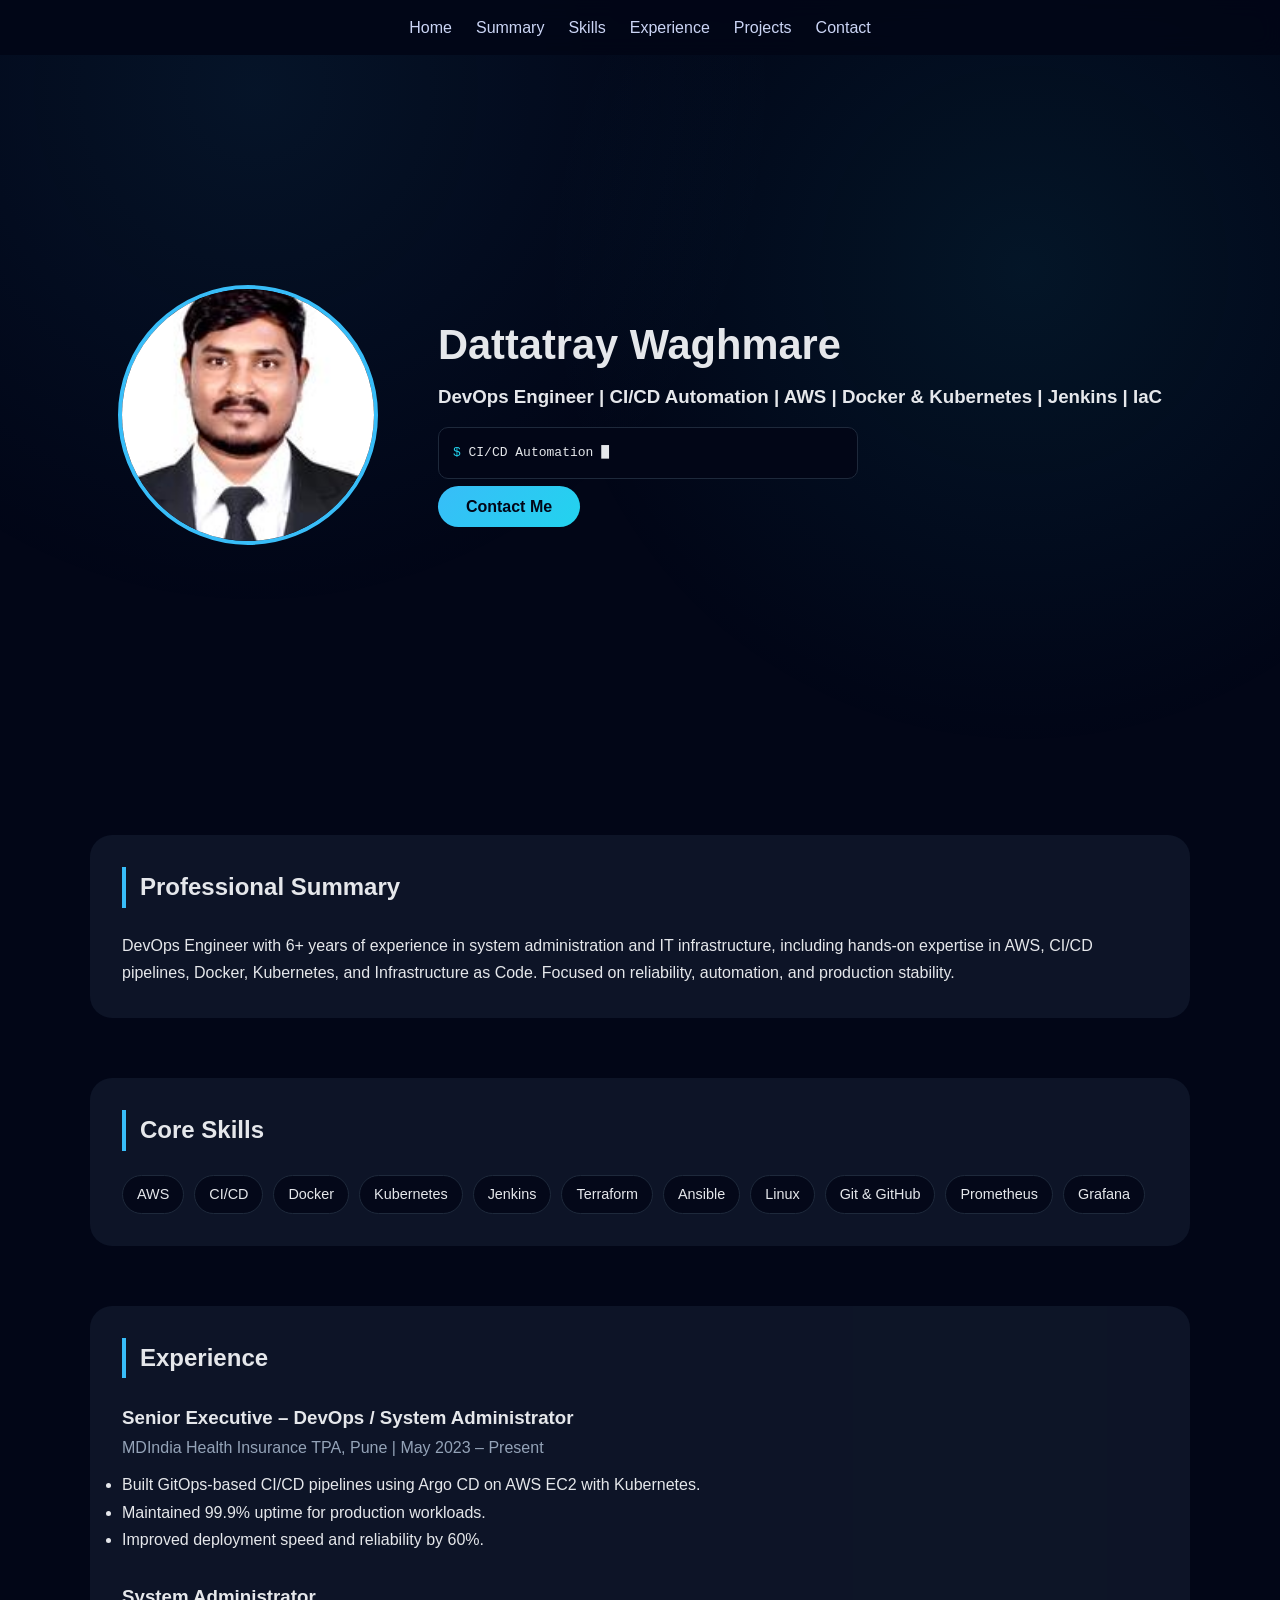
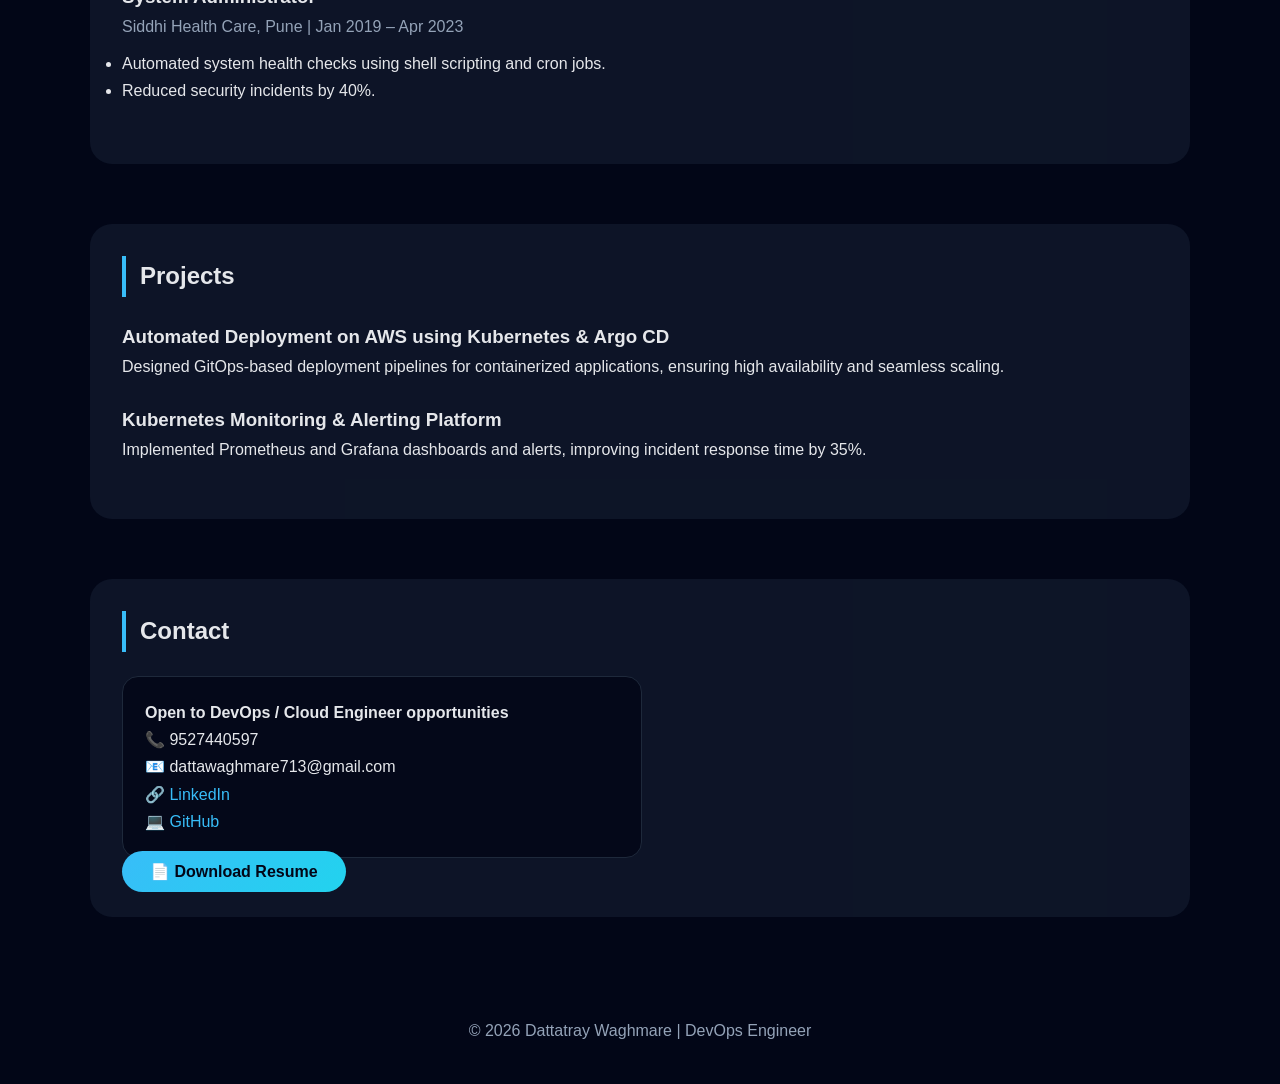
==== commit cef53f3e: "Update index.html" ====
--- a/index.html
+++ b/index.html
@@ -2,10 +2,11 @@
 <html lang="en">
 <head>
   <meta charset="UTF-8">
+  <title>Dattatray Waghmare | DevOps Engineer</title>
+  <meta name="viewport" content="width=device-width, initial-scale=1.0">
 
-  <title>Dattatray Waghmare | DevOps Engineer</title>
+  <!-- SEO -->
   <meta name="description" content="DevOps Engineer with experience in AWS, CI/CD, Docker, Kubernetes, Jenkins and Infrastructure as Code.">
-  <meta name="viewport" content="width=device-width, initial-scale=1.0">
 
   <link rel="stylesheet" href="style.css">
 </head>
@@ -36,10 +37,12 @@
     <div class="hero-text">
       <h1>Dattatray Waghmare</h1>
 
-      <h3 class="headline-highlight">
-        System Administrator | DevOps Engineer | CI/CD | AWS | Docker & Kubernetes | IaC
+      <!-- GREEN SUBTITLE -->
+      <h3 class="hero-subtitle">
+        DevOps Engineer | CI/CD Automation | AWS | Docker & Kubernetes | Jenkins | IaC
       </h3>
 
+      <!-- TERMINAL -->
       <div class="terminal">
         <span class="prompt">$</span>
         <span id="terminal-text"></span>
@@ -53,17 +56,17 @@
 </header>
 
 <!-- SUMMARY -->
-<section id="summary" class="reveal section-card">
+<section id="summary" class="section-card reveal">
   <h2>Professional Summary</h2>
   <p>
     DevOps Engineer with 6+ years of experience in system administration and IT infrastructure,
     including hands-on expertise in AWS, CI/CD pipelines, Docker, Kubernetes, and Infrastructure as Code.
-    Proven ability to improve deployment reliability and production stability.
+    Focused on reliability, automation, and production stability.
   </p>
 </section>
 
 <!-- SKILLS -->
-<section id="skills" class="reveal section-card">
+<section id="skills" class="section-card reveal">
   <h2>Core Skills</h2>
   <div class="skills-list">
     <span>AWS</span>
@@ -81,16 +84,16 @@
 </section>
 
 <!-- EXPERIENCE -->
-<section id="experience" class="reveal section-card">
+<section id="experience" class="section-card reveal">
   <h2>Experience</h2>
 
   <div class="exp-block">
     <h3>Senior Executive – DevOps / System Administrator</h3>
     <p class="company">MDIndia Health Insurance TPA, Pune | May 2023 – Present</p>
     <ul>
-      <li>Built GitOps-based deployment pipelines using Argo CD on AWS EC2 with Kubernetes.</li>
+      <li>Built GitOps-based CI/CD pipelines using Argo CD on AWS EC2 with Kubernetes.</li>
       <li>Maintained 99.9% uptime for production workloads.</li>
-      <li>Improved deployment speed and reliability by 60% through CI/CD automation.</li>
+      <li>Improved deployment speed and reliability by 60%.</li>
     </ul>
   </div>
 
@@ -99,20 +102,20 @@
     <p class="company">Siddhi Health Care, Pune | Jan 2019 – Apr 2023</p>
     <ul>
       <li>Automated system health checks using shell scripting and cron jobs.</li>
-      <li>Performed server hardening and patching, reducing security incidents by 40%.</li>
+      <li>Reduced security incidents by 40%.</li>
     </ul>
   </div>
 </section>
 
 <!-- PROJECTS -->
-<section id="projects" class="reveal section-card">
+<section id="projects" class="section-card reveal">
   <h2>Projects</h2>
 
   <div class="proj-block">
     <h3>Automated Deployment on AWS using Kubernetes & Argo CD</h3>
     <p>
-      Designed GitOps-based CI/CD pipelines for containerized applications,
-      enabling high availability and seamless scaling on AWS.
+      Designed GitOps-based deployment pipelines for containerized applications,
+      ensuring high availability and seamless scaling.
     </p>
   </div>
 
@@ -126,7 +129,7 @@
 </section>
 
 <!-- CONTACT -->
-<section id="contact" class="reveal section-card">
+<section id="contact" class="section-card reveal">
   <h2>Contact</h2>
 
   <div class="contact-card">
@@ -148,13 +151,13 @@
 <script>
 const commands = [
   "CI/CD Automation",
-  "AWS Cloud Infrastructure",
+  "AWS Infrastructure",
   "Docker & Kubernetes",
-  "Infrastructure as Code",
   "Monitoring & Alerting",
   "Production Support"
 ];
 let c = 0, i = 0, t = document.getElementById("terminal-text");
+
 function run() {
   if (i < commands[c].length) {
     t.textContent += commands[c][i++];
@@ -171,6 +174,7 @@
 run();
 </script>
 
+<!-- SCROLL BAR -->
 <script>
 const bar = document.getElementById("scroll-progress");
 window.addEventListener("scroll", () => {
@@ -180,6 +184,7 @@
 });
 </script>
 
+<!-- REVEAL -->
 <script>
 const els = document.querySelectorAll(".reveal");
 const obs = new IntersectionObserver(entries => {
--- a/style.css
+++ b/style.css
@@ -1,26 +1,17 @@
-/* =====================
-   RESET + BASE
-===================== */
 * {
   margin: 0;
   padding: 0;
   box-sizing: border-box;
 }
 
-html {
-  scroll-behavior: smooth;
-}
-
 body.dark {
-  font-family: "Inter", "Segoe UI", sans-serif;
+  font-family: "Segoe UI", Arial, sans-serif;
   background: #020617;
   color: #e5e7eb;
   line-height: 1.7;
 }
 
-/* =====================
-   SCROLL PROGRESS
-===================== */
+/* SCROLL BAR */
 #scroll-progress {
   position: fixed;
   top: 0;
@@ -31,54 +22,46 @@
   z-index: 9999;
 }
 
-/* =====================
-   BACKGROUND
-===================== */
+/* BACKGROUND */
 .devops-bg {
   position: fixed;
   inset: 0;
   background:
     radial-gradient(circle at 20% 10%, rgba(56,189,248,0.08), transparent 40%),
     radial-gradient(circle at 80% 30%, rgba(34,211,238,0.08), transparent 40%);
-  pointer-events: none;
   z-index: -1;
 }
 
-/* =====================
-   NAVBAR
-===================== */
+/* NAVBAR */
 nav {
   position: sticky;
   top: 0;
-  z-index: 100;
-  background: rgba(2, 6, 23, 0.9);
+  background: rgba(2,6,23,0.9);
   backdrop-filter: blur(10px);
   padding: 14px 20px;
 }
 
 nav ul {
   display: flex;
-  gap: 22px;
+  justify-content: center;
+  gap: 24px;
   list-style: none;
-  justify-content: center;
-  flex-wrap: wrap;
 }
 
 nav a {
   color: #cbd5f5;
   text-decoration: none;
-  font-weight: 500;
 }
 
 nav a:hover {
   color: #38bdf8;
 }
 
-/* =====================
-   HERO (MOBILE FIRST)
-===================== */
+/* HERO */
 .hero {
-  padding: 80px 20px 60px;
+  min-height: 80vh;
+  display: flex;
+  align-items: center;
 }
 
 .hero-inner {
@@ -86,32 +69,30 @@
   margin: auto;
   display: grid;
   grid-template-columns: 280px 1fr;
+  gap: 40px;
   align-items: center;
-  gap: 40px;
-  text-align: left;
-}
-
-/* BIG PROFILE PIC */
+}
+
 .profile-pic {
-  width: 220px;
-  height: 220px;
+  width: 260px;
+  height: 260px;
   border-radius: 50%;
   border: 4px solid #38bdf8;
   object-fit: cover;
 }
 
 .hero-text h1 {
-  font-size: 2.4rem;
-}
-
-/* YELLOW HIGHLIGHT */
+  font-size: 2.6rem;
+}
+
 .headline-highlight {
-  background: linear-gradient(90deg, #facc15, #fde047);
+  background: #fde047;
   color: #020617;
-  padding: 10px 16px;
-  border-radius: 10px;
+  padding: 10px 18px;
+  border-radius: 8px;
+  display: inline-block;
   font-weight: 700;
-  display: inline-block;
+  margin: 14px 0;
 }
 
 /* TERMINAL */
@@ -120,9 +101,9 @@
   border: 1px solid #1e293b;
   padding: 14px;
   border-radius: 10px;
+  max-width: 420px;
+  margin: 14px 0;
   font-family: monospace;
-  max-width: 420px;
-  width: 100%;
 }
 
 .prompt {
@@ -139,31 +120,90 @@
 
 /* BUTTON */
 .btn {
-  margin-top: 6px; /* spacing reduced */
-  padding: 10px 22px;
+  margin-top: 12px;
+  padding: 12px 28px;
   background: linear-gradient(135deg, #38bdf8, #22d3ee);
+  border-radius: 30px;
   color: #020617;
-  border-radius: 22px;
   text-decoration: none;
   font-weight: 600;
 }
 
-/* =====================
-   SECTIONS (CARD STYLE)
-===================== */
-section {
+/* SECTIONS */
+section.section-card {
   max-width: 1100px;
   margin: 60px auto;
-  padding: 32px 22px;
-  background: rgba(15, 23, 42, 0.85);
+  padding: 32px;
+  background: rgba(15,23,42,0.9);
+  border-radius: 22px;
+}
+
+section h2 {
+  border-left: 4px solid #38bdf8;
+  padding-left: 14px;
+  margin-bottom: 24px;
+}
+
+/* SKILLS */
+.skills-list {
+  display: flex;
+  flex-wrap: wrap;
+  gap: 10px;
+}
+
+.skills-list span {
+  background: rgba(2,6,23,0.8);
+  border: 1px solid #1e293b;
+  padding: 6px 14px;
   border-radius: 20px;
-}
-
-/* POPUP EFFECT */
+  font-size: 0.9rem;
+}
+
+/* EXPERIENCE */
+.exp-block {
+  margin-bottom: 28px;
+}
+
+.company {
+  color: #94a3b8;
+  margin-bottom: 10px;
+}
+
+/* PROJECTS */
+.proj-block {
+  margin-bottom: 24px;
+}
+
+/* CONTACT */
+.contact-card {
+  background: rgba(2,6,23,0.8);
+  border: 1px solid #1e293b;
+  padding: 22px;
+  border-radius: 16px;
+  max-width: 520px;
+}
+
+.contact-card a {
+  color: #38bdf8;
+  text-decoration: none;
+}
+
+.resume-btn {
+  margin-top: 20px;
+}
+
+/* FOOTER */
+footer {
+  text-align: center;
+  padding: 40px;
+  color: #94a3b8;
+}
+
+/* REVEAL */
 .reveal {
   opacity: 0;
   transform: translateY(24px);
-  transition: all 0.6s ease;
+  transition: 0.6s ease;
 }
 
 .reveal.active {
@@ -171,73 +211,14 @@
   transform: translateY(0);
 }
 
-section h2 {
-  font-size: 1.8rem;
-  margin-bottom: 22px;
-  border-left: 4px solid #38bdf8;
-  padding-left: 14px;
-}
-
-/* =====================
-   CARDS
-===================== */
-.cards {
-  display: grid;
-  grid-template-columns: 1fr;
-  gap: 22px;
-}
-
-.card {
-  background: rgba(2, 6, 23, 0.8);
-  border: 1px solid #1e293b;
-  padding: 22px;
-  border-radius: 16px;
-}
-
-.card h3 {
-  color: #38bdf8;
-  margin-bottom: 10px;
-}
-
-.card ul {
-  padding-left: 18px;
-}
-
-.card li {
-  margin-bottom: 8px;
-}
-
-/* =====================
-   CONTACT (SAME BG)
-===================== */
-#contact p {
-  margin-bottom: 8px;
-}
-
-#contact a {
-  color: #38bdf8;
-  text-decoration: none;
-}
-
-/* =====================
-   FOOTER
-===================== */
-footer {
-  text-align: center;
-  padding: 40px 20px;
-  color: #94a3b8;
-}
-
-/* =====================
-   DESKTOP
-===================== */
-@media (min-width: 768px) {
+/* MOBILE */
+@media (max-width: 768px) {
   .hero-inner {
-    flex-direction: row;
-    text-align: left;
+    grid-template-columns: 1fr;
+    text-align: center;
   }
 
-  .cards {
-    grid-template-columns: repeat(auto-fit, minmax(280px, 1fr));
+  .profile-pic {
+    margin: auto;
   }
 }
